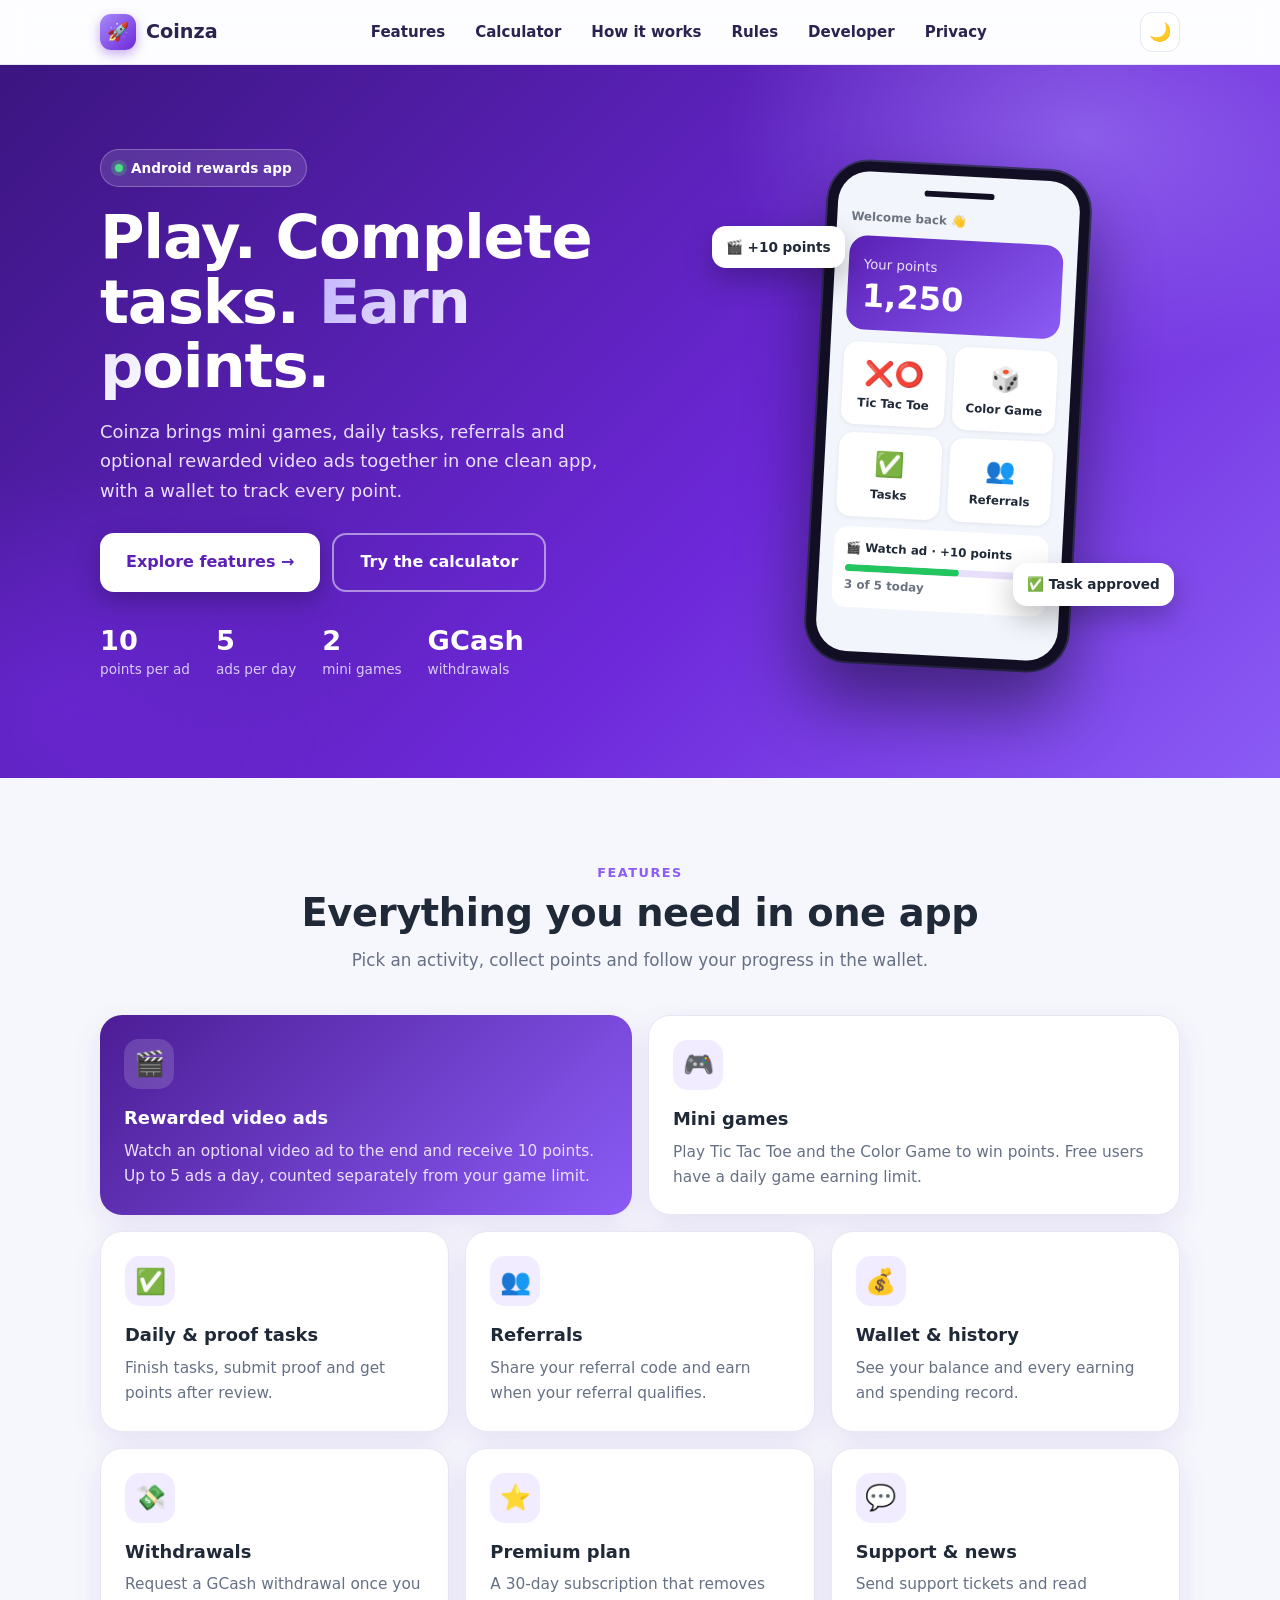
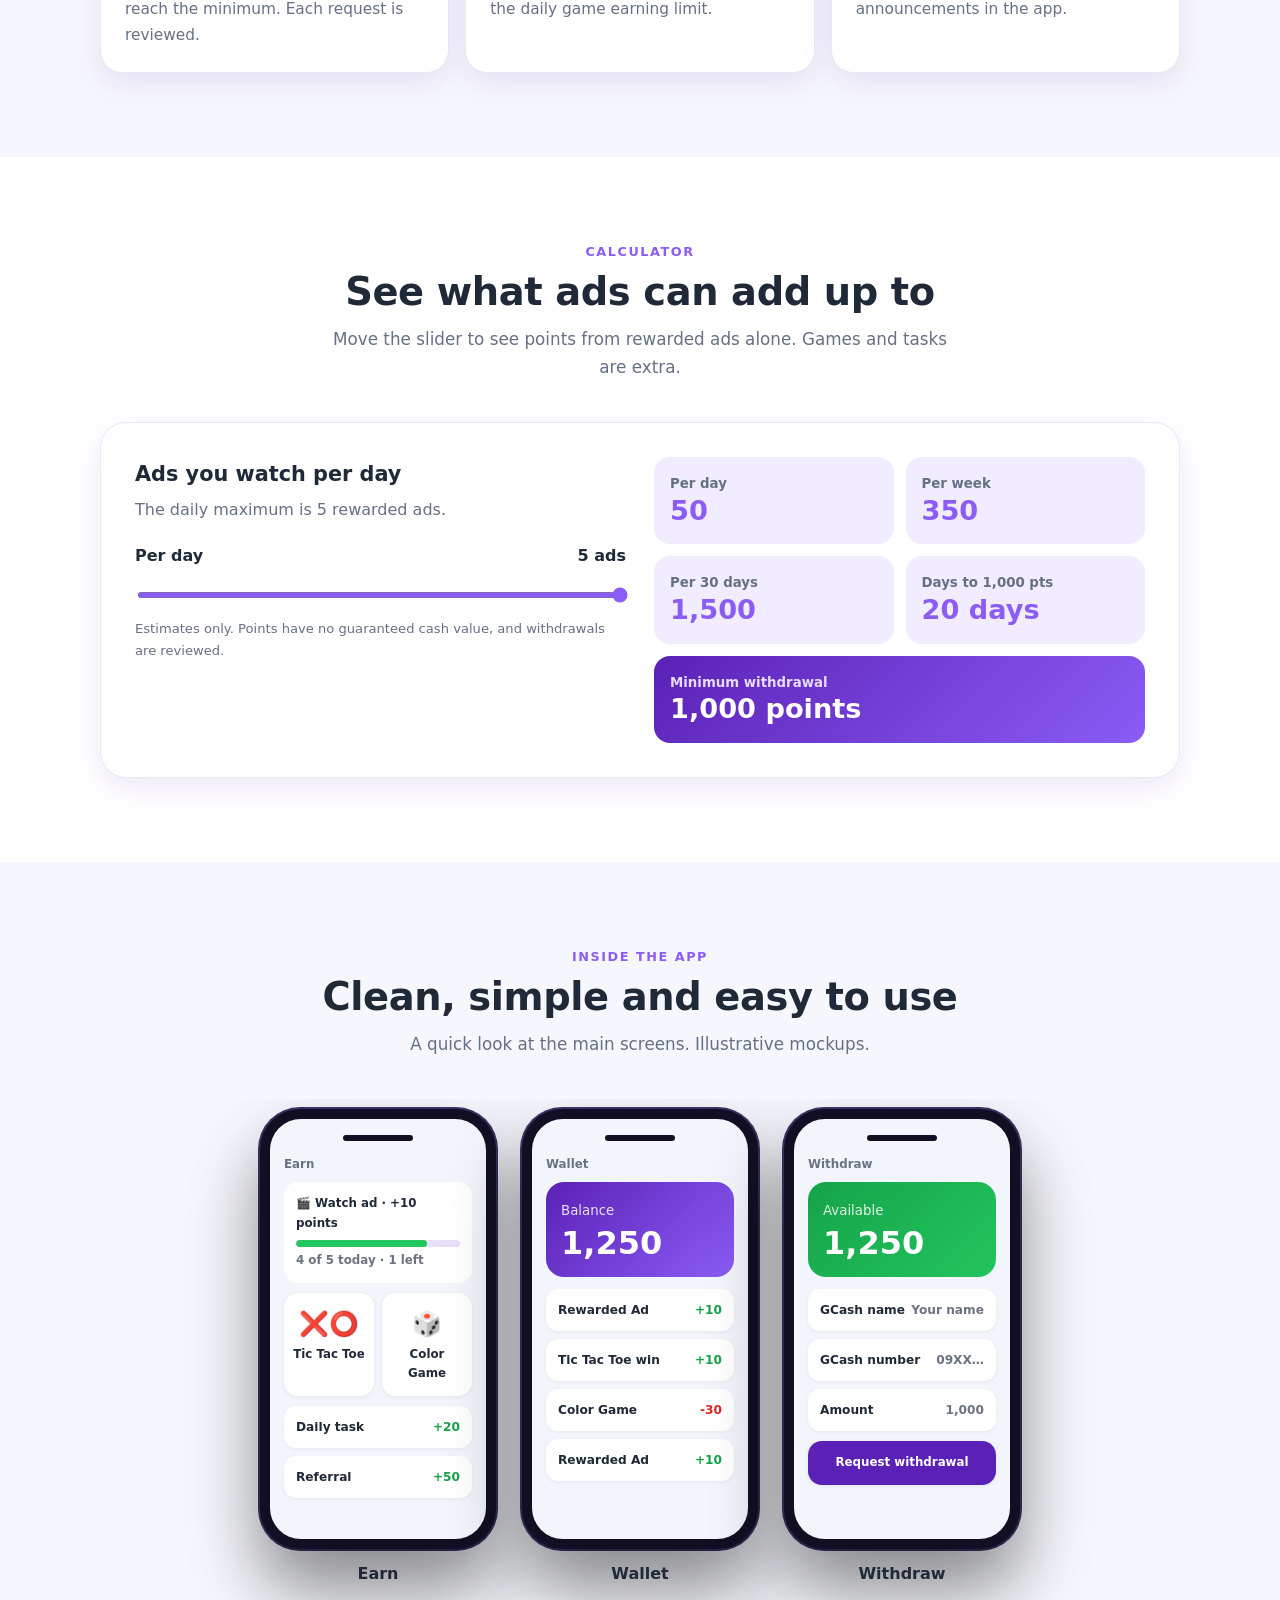
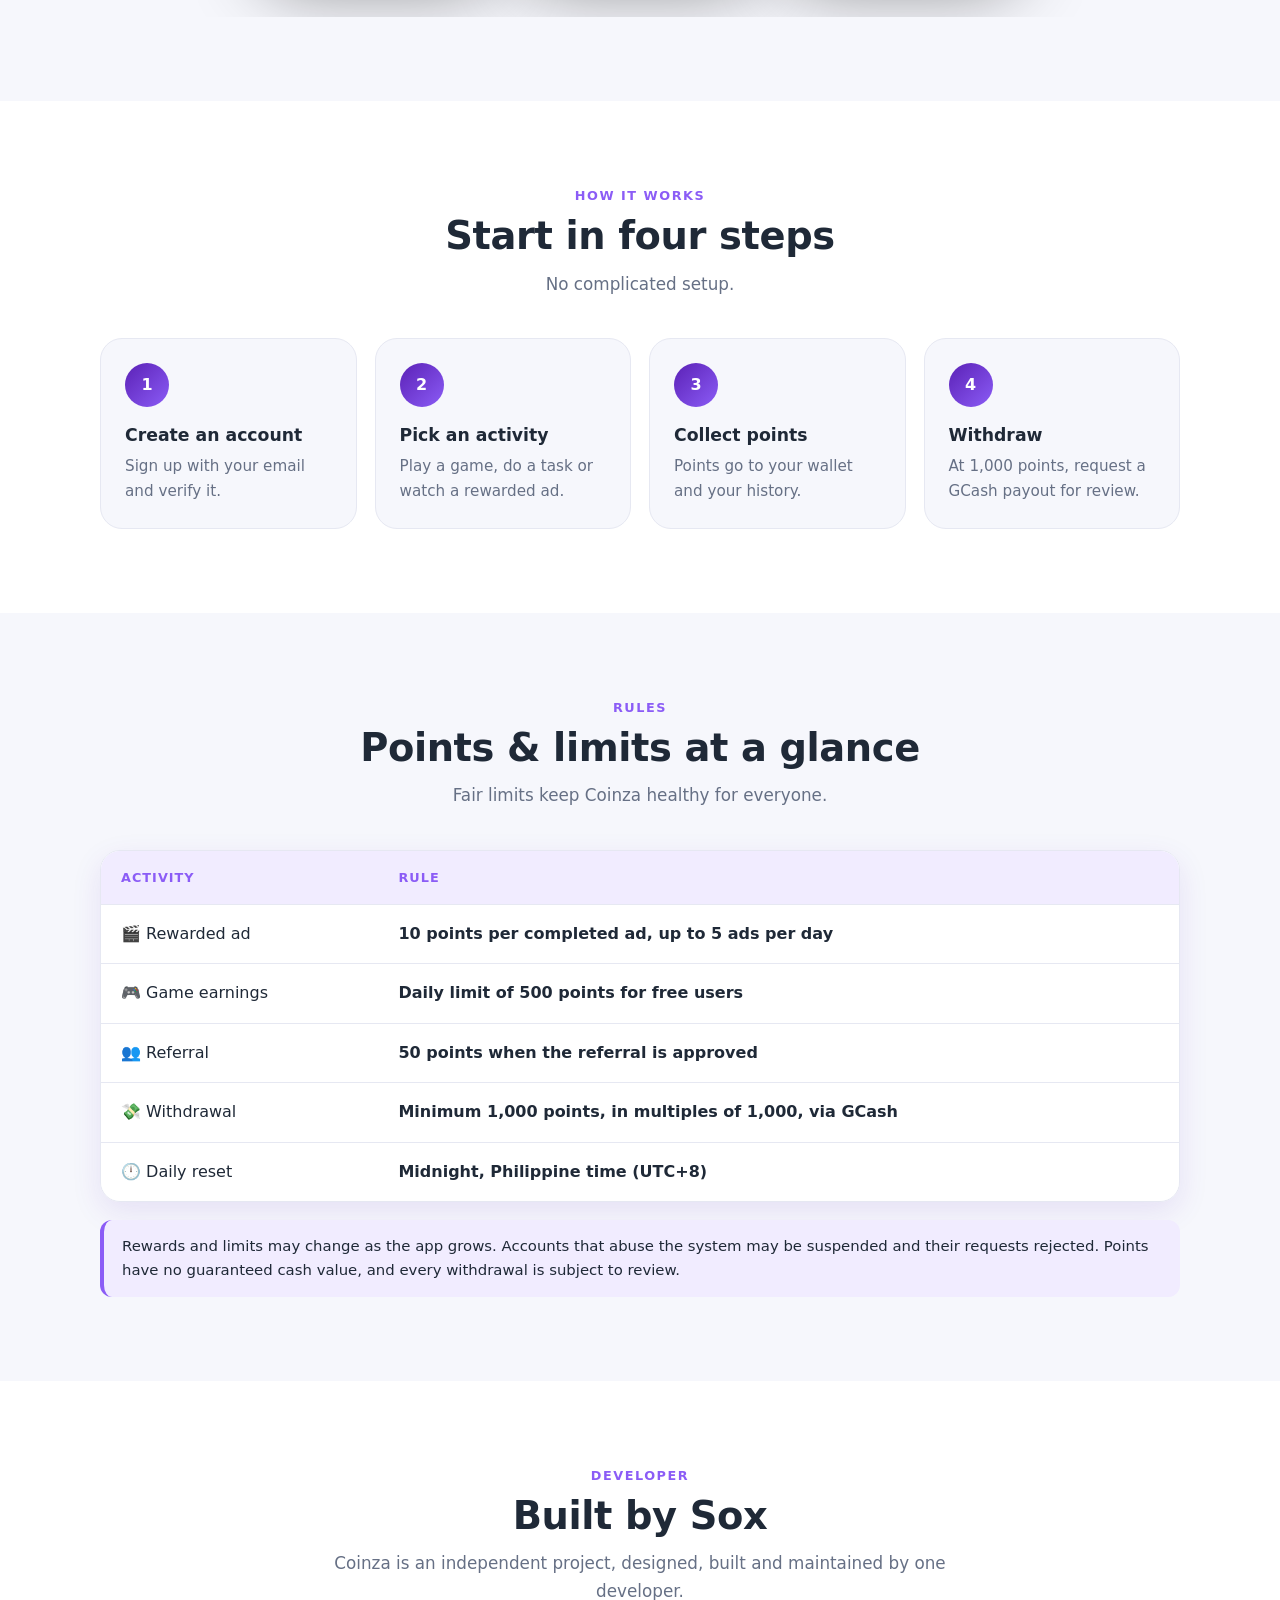
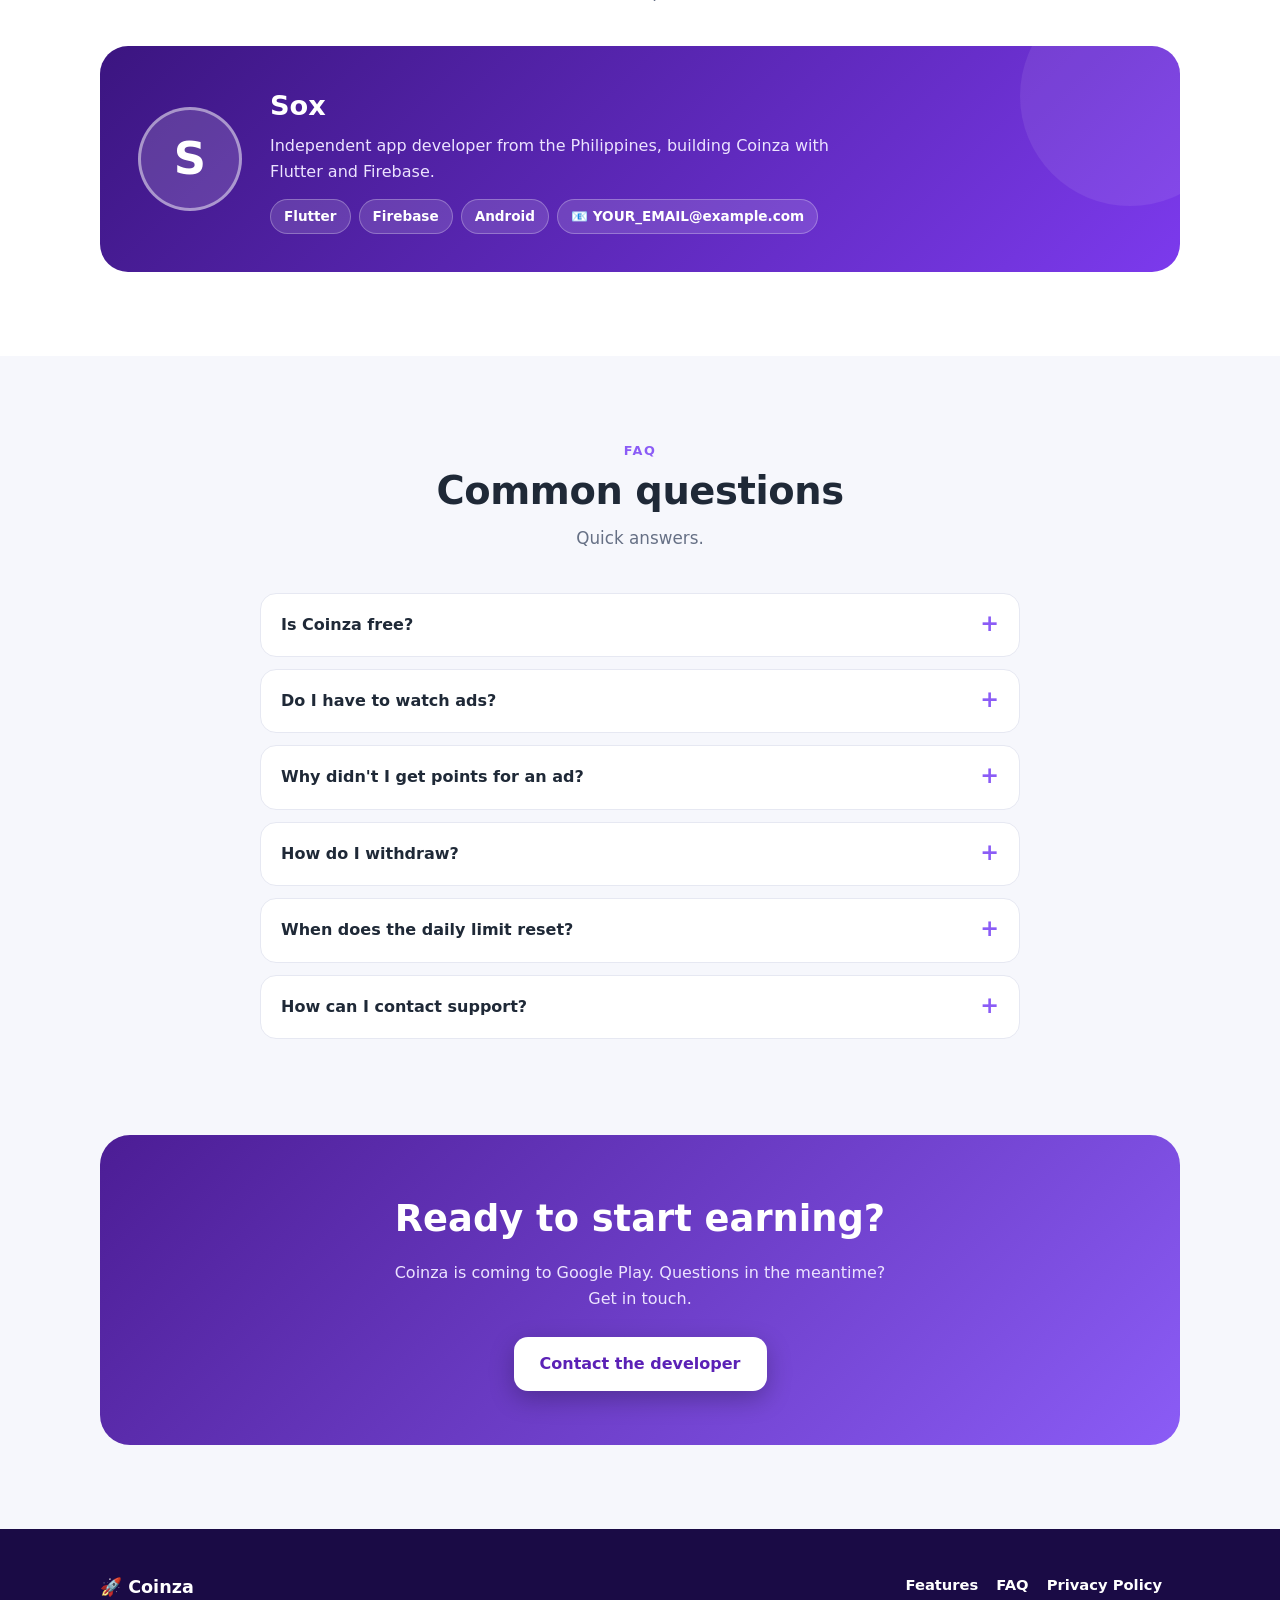
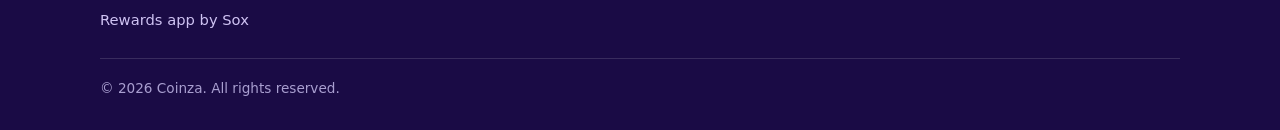
==== index.html @ b2bdfb9e "Add files via upload" ====
<!doctype html>
<html lang="en" class="nojs">
<head>
<meta charset="utf-8">
<meta name="viewport" content="width=device-width,initial-scale=1">
<title>Coinza – Earn points with games, tasks and rewarded ads</title>
<meta name="description" content="Coinza is an Android rewards app by Sox. Play games, finish tasks, watch optional rewarded ads and earn points.">
<meta name="theme-color" content="#5b21b6">
<link rel="stylesheet" href="style.css">
<script>document.documentElement.classList.remove('nojs')</script>
</head>
<body>

<nav><div class="wrap">
  <a class="brand" href="#top"><span class="logo">🚀</span>Coinza</a>
  <div class="menu" id="menu">
    <a href="#features">Features</a>
    <a href="#earn">Calculator</a>
    <a href="#how">How it works</a>
    <a href="#rules">Rules</a>
    <a href="#developer">Developer</a>
    <a href="privacy.html">Privacy</a>
  </div>
  <div style="display:flex;gap:8px">
    <button class="icon-btn" id="themeBtn" aria-label="Toggle dark mode">🌙</button>
    <button class="icon-btn burger" id="burger" aria-label="Menu" aria-expanded="false">☰</button>
  </div>
</div></nav>

<header class="hero" id="top"><div class="wrap">
  <div>
    <span class="badge"><span class="dot"></span> Android rewards app</span>
    <h1>Play. Complete tasks. <span class="grad">Earn points.</span></h1>
    <p class="sub">Coinza brings mini games, daily tasks, referrals and optional rewarded video ads together in one clean app, with a wallet to track every point.</p>
    <div class="btns">
      <a class="btn primary" href="#features">Explore features →</a>
      <a class="btn ghost" href="#earn">Try the calculator</a>
    </div>
    <div class="stats">
      <div class="stat"><b>10</b><span>points per ad</span></div>
      <div class="stat"><b>5</b><span>ads per day</span></div>
      <div class="stat"><b>2</b><span>mini games</span></div>
      <div class="stat"><b>GCash</b><span>withdrawals</span></div>
    </div>
  </div>
  <div class="phone-wrap">
    <div class="float-chip a">🎬 +10 points</div>
    <div class="float-chip b">✅ Task approved</div>
    <div class="phone tilt" aria-hidden="true"><div class="screen">
      <div class="notch"></div>
      <div class="hi">Welcome back 👋</div>
      <div class="bal"><small>Your points</small><b>1,250</b></div>
      <div class="tiles">
        <div class="tile"><span>❌⭕</span>Tic Tac Toe</div>
        <div class="tile"><span>🎲</span>Color Game</div>
        <div class="tile"><span>✅</span>Tasks</div>
        <div class="tile"><span>👥</span>Referrals</div>
      </div>
      <div class="adbar">🎬 Watch ad · +10 points
        <div class="prog"><i></i></div>
        <div style="font-weight:600;color:#6b7280;margin-top:4px">3 of 5 today</div>
      </div>
    </div></div>
  </div>
</div></header>

<section class="block" id="features"><div class="wrap">
  <div class="center rv"><div class="eyebrow">Features</div>
  <h2 class="title">Everything you need in one app</h2>
  <p class="lead">Pick an activity, collect points and follow your progress in the wallet.</p></div>
  <div class="bento">
    <div class="cell wide hl rv"><div class="ico">🎬</div><h3>Rewarded video ads</h3><p>Watch an optional video ad to the end and receive 10 points. Up to 5 ads a day, counted separately from your game limit.</p></div>
    <div class="cell wide rv"><div class="ico">🎮</div><h3>Mini games</h3><p>Play Tic Tac Toe and the Color Game to win points. Free users have a daily game earning limit.</p></div>
    <div class="cell rv"><div class="ico">✅</div><h3>Daily &amp; proof tasks</h3><p>Finish tasks, submit proof and get points after review.</p></div>
    <div class="cell rv"><div class="ico">👥</div><h3>Referrals</h3><p>Share your referral code and earn when your referral qualifies.</p></div>
    <div class="cell rv"><div class="ico">💰</div><h3>Wallet &amp; history</h3><p>See your balance and every earning and spending record.</p></div>
    <div class="cell rv"><div class="ico">💸</div><h3>Withdrawals</h3><p>Request a GCash withdrawal once you reach the minimum. Each request is reviewed.</p></div>
    <div class="cell rv"><div class="ico">⭐</div><h3>Premium plan</h3><p>A 30-day subscription that removes the daily game earning limit.</p></div>
    <div class="cell rv"><div class="ico">💬</div><h3>Support &amp; news</h3><p>Send support tickets and read announcements in the app.</p></div>
  </div>
</div></section>

<section class="block alt" id="earn"><div class="wrap">
  <div class="center rv"><div class="eyebrow">Calculator</div>
  <h2 class="title">See what ads can add up to</h2>
  <p class="lead">Move the slider to see points from rewarded ads alone. Games and tasks are extra.</p></div>
  <div class="calc rv">
    <div>
      <h3>Ads you watch per day</h3>
      <p>The daily maximum is 5 rewarded ads.</p>
      <div class="rangelabel"><span>Per day</span><span id="adsVal">5 ads</span></div>
      <input class="range" id="adsRange" type="range" min="0" max="5" step="1" value="5" aria-label="Ads per day">
      <div class="fine">Estimates only. Points have no guaranteed cash value, and withdrawals are reviewed.</div>
    </div>
    <div class="out">
      <div class="box"><small>Per day</small><b id="perDay">50</b></div>
      <div class="box"><small>Per week</small><b id="perWeek">350</b></div>
      <div class="box"><small>Per 30 days</small><b id="perMonth">1,500</b></div>
      <div class="box"><small>Days to 1,000 pts</small><b id="toMin">20 days</b></div>
      <div class="box full"><small>Minimum withdrawal</small><b>1,000 points</b></div>
    </div>
  </div>
</div></section>

<section class="block" id="screens"><div class="wrap">
  <div class="center rv"><div class="eyebrow">Inside the app</div>
  <h2 class="title">Clean, simple and easy to use</h2>
  <p class="lead">A quick look at the main screens. Illustrative mockups.</p></div>
  <div class="screens rv">
    <div><div class="phone"><div class="screen"><div class="notch"></div>
      <div class="hi">Earn</div>
      <div class="adbar" style="margin:8px 0">🎬 Watch ad · +10 points<div class="prog"><i style="width:80%"></i></div><div style="font-weight:600;color:#6b7280;margin-top:4px">4 of 5 today · 1 left</div></div>
      <div class="tiles" style="margin-top:10px"><div class="tile"><span>❌⭕</span>Tic Tac Toe</div><div class="tile"><span>🎲</span>Color Game</div></div>
      <div class="row" style="margin-top:10px"><span>Daily task</span><em>+20</em></div>
      <div class="row"><span>Referral</span><em>+50</em></div></div></div><div class="cap">Earn</div></div>
    <div><div class="phone"><div class="screen"><div class="notch"></div>
      <div class="hi">Wallet</div>
      <div class="bal"><small>Balance</small><b>1,250</b></div>
      <div class="row"><span>Rewarded Ad</span><em>+10</em></div>
      <div class="row"><span>Tic Tac Toe win</span><em>+10</em></div>
      <div class="row"><span>Color Game</span><em class="neg">-30</em></div>
      <div class="row"><span>Rewarded Ad</span><em>+10</em></div></div></div><div class="cap">Wallet</div></div>
    <div><div class="phone"><div class="screen"><div class="notch"></div>
      <div class="hi">Withdraw</div>
      <div class="bal" style="background:linear-gradient(135deg,#16a34a,#22c55e)"><small>Available</small><b>1,250</b></div>
      <div class="row"><span>GCash name</span><em style="color:#6b7280">Your name</em></div>
      <div class="row"><span>GCash number</span><em style="color:#6b7280">09XX…</em></div>
      <div class="row"><span>Amount</span><em style="color:#6b7280">1,000</em></div>
      <div class="tile" style="background:#5b21b6;color:#fff;margin-top:10px">Request withdrawal</div></div></div><div class="cap">Withdraw</div></div>
  </div>
</div></section>

<section class="block alt" id="how"><div class="wrap">
  <div class="center rv"><div class="eyebrow">How it works</div>
  <h2 class="title">Start in four steps</h2>
  <p class="lead">No complicated setup.</p></div>
  <div class="steps">
    <div class="step rv"><div class="num">1</div><h3>Create an account</h3><p>Sign up with your email and verify it.</p></div>
    <div class="step rv"><div class="num">2</div><h3>Pick an activity</h3><p>Play a game, do a task or watch a rewarded ad.</p></div>
    <div class="step rv"><div class="num">3</div><h3>Collect points</h3><p>Points go to your wallet and your history.</p></div>
    <div class="step rv"><div class="num">4</div><h3>Withdraw</h3><p>At 1,000 points, request a GCash payout for review.</p></div>
  </div>
</div></section>

<section class="block" id="rules"><div class="wrap">
  <div class="center rv"><div class="eyebrow">Rules</div>
  <h2 class="title">Points &amp; limits at a glance</h2>
  <p class="lead">Fair limits keep Coinza healthy for everyone.</p></div>
  <div class="tablewrap rv"><table class="rules">
    <tr><th>Activity</th><th>Rule</th></tr>
    <tr><td>🎬 Rewarded ad</td><td>10 points per completed ad, up to 5 ads per day</td></tr>
    <tr><td>🎮 Game earnings</td><td>Daily limit of 500 points for free users</td></tr>
    <tr><td>👥 Referral</td><td>50 points when the referral is approved</td></tr>
    <tr><td>💸 Withdrawal</td><td>Minimum 1,000 points, in multiples of 1,000, via GCash</td></tr>
    <tr><td>🕛 Daily reset</td><td>Midnight, Philippine time (UTC+8)</td></tr>
  </table></div>
  <div class="note rv">Rewards and limits may change as the app grows. Accounts that abuse the system may be suspended and their requests rejected. Points have no guaranteed cash value, and every withdrawal is subject to review.</div>
</div></section>

<section class="block alt" id="developer"><div class="wrap">
  <div class="center rv"><div class="eyebrow">Developer</div>
  <h2 class="title">Built by Sox</h2>
  <p class="lead">Coinza is an independent project, designed, built and maintained by one developer.</p></div>
  <div class="dev rv">
    <div class="avatar">S</div>
    <div>
      <h3>Sox</h3>
      <p>Independent app developer from the Philippines, building Coinza with Flutter and Firebase.</p>
      <div class="chips"><span class="chip">Flutter</span><span class="chip">Firebase</span><span class="chip">Android</span><span class="chip">📧 <a href="mailto:YOUR_EMAIL@example.com">YOUR_EMAIL@example.com</a></span></div>
    </div>
  </div>
</div></section>

<section class="block" id="faq"><div class="wrap">
  <div class="center rv"><div class="eyebrow">FAQ</div><h2 class="title">Common questions</h2><p class="lead">Quick answers.</p></div>
  <div class="faq rv">
    <details><summary>Is Coinza free?</summary><p>Yes. The app is free to use. An optional premium subscription is available.</p></details>
    <details><summary>Do I have to watch ads?</summary><p>No. Ads are optional. Watching one to the end earns points.</p></details>
    <details><summary>Why didn't I get points for an ad?</summary><p>Points are given only when the ad is completed. Closing it early, or reaching 5 ads that day, gives no reward.</p></details>
    <details><summary>How do I withdraw?</summary><p>Open the withdrawal page in the app, enter your GCash name and number and submit. The team reviews each request.</p></details>
    <details><summary>When does the daily limit reset?</summary><p>At midnight Philippine time (UTC+8).</p></details>
    <details><summary>How can I contact support?</summary><p>Use the support option in the app, or email the developer.</p></details>
  </div>
</div></section>

<section class="block" style="padding-top:0"><div class="wrap">
  <div class="cta rv">
    <h2>Ready to start earning?</h2>
    <p>Coinza is coming to Google Play. Questions in the meantime? Get in touch.</p>
    <a class="btn primary" href="mailto:YOUR_EMAIL@example.com">Contact the developer</a>
  </div>
</div></section>

<footer><div class="wrap">
  <div class="fgrid">
    <div><b style="color:#fff;font-size:1.1rem">🚀 Coinza</b><div style="margin-top:6px">Rewards app by Sox</div></div>
    <div><a href="#features">Features</a><a href="#faq">FAQ</a><a href="privacy.html">Privacy Policy</a></div>
  </div>
  <div class="copy">&copy; 2026 Coinza. All rights reserved.</div>
</div></footer>
<script src="script.js"></script>
</body>
</html>
---- style.css ----
:root{
  --violet:#8b5cf6;--deep:#5b21b6;--ink:#1b1536;
  --bg:#f6f7fc;--card:#ffffff;--card2:#f1ecff;--text:#1f2937;--muted:#667085;--line:#e6e8f2;
  --green:#22c55e;--shadow:0 10px 30px rgba(91,33,182,.10);--nav:rgba(255,255,255,.78);--navtext:#2b2250;
}
@media (prefers-color-scheme:dark){
  :root:not([data-theme="light"]){--bg:#0d0a1c;--card:#171230;--card2:#211a45;--text:#eeeaff;--muted:#a9a3c8;--line:#2b2457;--shadow:0 10px 30px rgba(0,0,0,.35);--nav:rgba(13,10,28,.75);--navtext:#eeeaff}
}
:root[data-theme="dark"]{--bg:#0d0a1c;--card:#171230;--card2:#211a45;--text:#eeeaff;--muted:#a9a3c8;--line:#2b2457;--shadow:0 10px 30px rgba(0,0,0,.35);--nav:rgba(13,10,28,.75);--navtext:#eeeaff}

*{box-sizing:border-box}
html{scroll-behavior:smooth;scroll-padding-top:76px}
body{margin:0;font-family:Inter,system-ui,-apple-system,"Segoe UI",Roboto,Arial,sans-serif;background:var(--bg);color:var(--text);line-height:1.65;-webkit-text-size-adjust:100%;overflow-x:hidden}
a{color:var(--violet);text-decoration:none}
img,svg{max-width:100%}
.wrap{max-width:1120px;margin:0 auto;padding:0 20px}
.grad{background:linear-gradient(120deg,#c4b5fd,#fff 60%);-webkit-background-clip:text;background-clip:text;color:transparent}

/* NAV */
nav{position:sticky;top:0;z-index:50;background:var(--nav);backdrop-filter:blur(14px);-webkit-backdrop-filter:blur(14px);border-bottom:1px solid var(--line)}
nav .wrap{display:flex;align-items:center;justify-content:space-between;height:64px}
.brand{display:flex;align-items:center;gap:10px;color:var(--navtext);font-weight:800;font-size:1.2rem}
.logo{width:36px;height:36px;border-radius:11px;background:linear-gradient(135deg,#a78bfa,#6d28d9);display:grid;place-items:center;font-size:18px;box-shadow:0 4px 12px rgba(109,40,217,.4)}
.menu{display:flex;align-items:center;gap:6px}
.menu a{color:var(--navtext);font-weight:600;font-size:.94rem;padding:8px 12px;border-radius:10px}
.menu a:hover{background:var(--card2)}
.icon-btn{border:1px solid var(--line);background:var(--card);color:var(--navtext);width:40px;height:40px;border-radius:12px;cursor:pointer;font-size:18px;display:grid;place-items:center}
.icon-btn:hover{background:var(--card2)}
.burger{display:none}

/* HERO */
.hero{position:relative;color:#fff;padding:84px 0 96px;overflow:hidden;background:#2a0f66}
.hero::before{content:"";position:absolute;inset:0;background:
  radial-gradient(600px 400px at 85% 10%,#a78bfa88,transparent 60%),
  radial-gradient(500px 400px at 5% 90%,#6d28d9aa,transparent 60%),
  linear-gradient(135deg,#3b1580,#6d28d9 60%,#8b5cf6)}
.hero .wrap{position:relative;display:grid;grid-template-columns:1.1fr .9fr;gap:48px;align-items:center}
.badge{display:inline-flex;gap:8px;align-items:center;background:#ffffff1f;border:1px solid #ffffff44;padding:7px 14px;border-radius:999px;font-size:.85rem;font-weight:600;margin-bottom:18px}
.dot{width:8px;height:8px;border-radius:50%;background:#4ade80;box-shadow:0 0 0 4px #4ade8040}
.hero h1{font-size:clamp(2.3rem,5.4vw,3.8rem);line-height:1.06;margin:0 0 18px;font-weight:800;letter-spacing:-.02em}
.hero p.sub{font-size:1.12rem;color:#eadfff;margin:0 0 28px;max-width:520px}
.btns{display:flex;flex-wrap:wrap;gap:12px}
.btn{display:inline-flex;align-items:center;gap:8px;padding:14px 26px;border-radius:14px;font-weight:700;font-size:1rem;transition:transform .15s,box-shadow .15s;cursor:pointer;border:0}
.btn:hover{transform:translateY(-2px)}
.btn.primary{background:#fff;color:var(--deep);box-shadow:0 8px 24px rgba(0,0,0,.25)}
.btn.ghost{border:2px solid #ffffff80;color:#fff;background:transparent}
.stats{display:flex;flex-wrap:wrap;gap:26px;margin-top:34px}
.stat b{display:block;font-size:1.7rem;line-height:1.1}
.stat span{font-size:.85rem;color:#d9ccff}

/* PHONE */
.phone-wrap{position:relative;justify-self:center}
.phone{width:262px;border-radius:40px;padding:10px;background:#120f24;box-shadow:0 40px 70px rgba(0,0,0,.45),0 0 0 2px #3b3466;animation:float 6s ease-in-out infinite}
.phone.tilt{transform:rotate(3deg)}
@keyframes float{0%,100%{transform:translateY(0) rotate(3deg)}50%{transform:translateY(-12px) rotate(3deg)}}
.screen{border-radius:31px;background:#f2f5fb;color:#1f2937;padding:16px 14px;min-height:480px}
.notch{width:70px;height:6px;background:#120f24;border-radius:6px;margin:0 auto 14px}
.hi{font-size:.74rem;color:#6b7280;font-weight:600}
.bal{background:linear-gradient(135deg,#5b21b6,#8b5cf6);color:#fff;border-radius:18px;padding:15px;margin:8px 0 12px}
.bal small{opacity:.85}.bal b{display:block;font-size:2rem;line-height:1.2}
.tiles{display:grid;grid-template-columns:1fr 1fr;gap:8px}
.tile{background:#fff;border-radius:14px;padding:12px 8px;text-align:center;font-size:.74rem;font-weight:700;box-shadow:0 1px 4px rgba(0,0,0,.07)}
.tile span{display:block;font-size:1.5rem}
.adbar{margin-top:10px;background:#fff;border-radius:14px;padding:12px;font-size:.74rem;font-weight:700}
.prog{height:7px;background:#e8e0fb;border-radius:6px;margin-top:7px;overflow:hidden}
.prog i{display:block;height:100%;width:60%;background:var(--green);border-radius:6px}
.row{display:flex;justify-content:space-between;background:#fff;border-radius:12px;padding:11px 12px;margin-bottom:8px;font-size:.76rem;font-weight:700;box-shadow:0 1px 4px rgba(0,0,0,.06)}
.row em{font-style:normal;color:#16a34a}.row em.neg{color:#dc2626}
.float-chip{position:absolute;z-index:3;white-space:nowrap;background:#fff;color:#1f2937;border-radius:14px;padding:10px 14px;font-weight:700;font-size:.85rem;box-shadow:0 12px 28px rgba(0,0,0,.25);animation:bob 5s ease-in-out infinite}
.float-chip.a{left:-105px;top:60px}.float-chip.b{right:-95px;bottom:60px;animation-delay:-2s}
@keyframes bob{0%,100%{transform:translateY(0)}50%{transform:translateY(-8px)}}

/* SECTIONS */
section.block{padding:84px 0}
section.alt{background:var(--card)}
.eyebrow{color:var(--violet);font-weight:800;font-size:.8rem;letter-spacing:.12em;text-transform:uppercase}
h2.title{font-size:clamp(1.7rem,3.6vw,2.4rem);margin:8px 0 12px;line-height:1.15;letter-spacing:-.01em}
.lead{color:var(--muted);max-width:620px;margin:0 0 40px;font-size:1.05rem}
.center{text-align:center}.center .lead{margin-left:auto;margin-right:auto}

/* BENTO */
.bento{display:grid;grid-template-columns:repeat(6,1fr);gap:16px}
.cell{grid-column:span 2;background:var(--card);border:1px solid var(--line);border-radius:22px;padding:24px;box-shadow:var(--shadow);transition:transform .2s,border-color .2s}
.cell:hover{transform:translateY(-4px);border-color:var(--violet)}
section.alt .cell{background:var(--bg)}
.cell.wide{grid-column:span 3}
.cell.hl{background:linear-gradient(135deg,#4c1d95,#8b5cf6);color:#fff;border:0}
.cell.hl p{color:#eadfff}
.ico{width:50px;height:50px;border-radius:15px;background:var(--card2);display:grid;place-items:center;font-size:25px;margin-bottom:14px}
.cell.hl .ico{background:#ffffff26}
.cell h3{margin:0 0 6px;font-size:1.12rem}
.cell p{margin:0;color:var(--muted);font-size:.96rem}

/* CALCULATOR */
.calc{display:grid;grid-template-columns:1fr 1fr;gap:28px;background:var(--card);border:1px solid var(--line);border-radius:26px;padding:34px;box-shadow:var(--shadow)}
.calc h3{margin:0 0 6px;font-size:1.3rem}
.calc p{color:var(--muted);margin:0 0 20px}
.range{width:100%;accent-color:var(--violet);height:6px}
.rangelabel{display:flex;justify-content:space-between;font-weight:700;margin-bottom:10px}
.out{display:grid;grid-template-columns:1fr 1fr;gap:12px}
.box{background:var(--card2);border-radius:16px;padding:16px}
.box small{color:var(--muted);font-weight:600;display:block}
.box b{font-size:1.7rem;line-height:1.2;color:var(--violet)}
.box.full{grid-column:1/-1;background:linear-gradient(135deg,#5b21b6,#8b5cf6)}
.box.full small{color:#e7dcff}.box.full b{color:#fff}
.fine{font-size:.82rem;color:var(--muted);margin-top:12px}

/* SCREENS */
.screens{display:flex;gap:26px;overflow-x:auto;scroll-snap-type:x mandatory;padding:10px 4px 30px;justify-content:center}
.screens .phone{flex:none;scroll-snap-align:center;animation:none;width:236px}
.screens .screen{min-height:420px}
.cap{text-align:center;font-weight:700;margin-top:12px}

/* STEPS */
.steps{display:grid;grid-template-columns:repeat(4,1fr);gap:18px;position:relative}
.step{background:var(--bg);border:1px solid var(--line);border-radius:22px;padding:24px}
section:not(.alt) .step{background:var(--card)}
.num{width:44px;height:44px;border-radius:50%;background:linear-gradient(135deg,var(--deep),var(--violet));color:#fff;font-weight:800;display:grid;place-items:center;margin-bottom:14px}
.step h3{margin:0 0 4px;font-size:1.08rem}.step p{margin:0;color:var(--muted);font-size:.95rem}

/* TABLE */
.tablewrap{overflow-x:auto;border-radius:20px;border:1px solid var(--line);box-shadow:var(--shadow)}
.rules{width:100%;border-collapse:collapse;background:var(--card);min-width:480px}
.rules th,.rules td{padding:16px 20px;text-align:left;border-bottom:1px solid var(--line)}
.rules th{background:var(--card2);color:var(--violet);font-size:.8rem;text-transform:uppercase;letter-spacing:.08em}
.rules tr:last-child td{border-bottom:0}
.rules td:last-child{font-weight:700}
.note{background:var(--card2);border-left:4px solid var(--violet);border-radius:12px;padding:14px 18px;font-size:.93rem;margin-top:18px;color:var(--text)}

/* DEV */
.dev{display:grid;grid-template-columns:auto 1fr;gap:28px;align-items:center;background:linear-gradient(135deg,#3b1580,#7c3aed);color:#fff;border-radius:28px;padding:38px;position:relative;overflow:hidden}
.dev::after{content:"";position:absolute;right:-60px;top:-60px;width:220px;height:220px;border-radius:50%;background:#ffffff14}
.avatar{width:104px;height:104px;border-radius:50%;background:#ffffff26;border:3px solid #ffffff77;display:grid;place-items:center;font-size:2.8rem;font-weight:800}
.dev h3{margin:0 0 4px;font-size:1.7rem}
.dev p{margin:0 0 14px;color:#ece3ff;max-width:560px}
.chips{display:flex;flex-wrap:wrap;gap:8px}
.chip{background:#ffffff22;border:1px solid #ffffff44;border-radius:999px;padding:5px 13px;font-size:.85rem;font-weight:600;color:#fff}
.chip a{color:#fff}

/* FAQ */
.faq{max-width:760px;margin:0 auto}
details{background:var(--card);border:1px solid var(--line);border-radius:16px;padding:18px 20px;margin-bottom:12px;transition:border-color .2s}
details[open]{border-color:var(--violet)}
summary{cursor:pointer;font-weight:700;list-style:none;display:flex;justify-content:space-between;gap:12px}
summary::-webkit-details-marker{display:none}
summary::after{content:"+";font-size:1.4rem;line-height:1;color:var(--violet)}
details[open] summary::after{content:"–"}
details p{margin:12px 0 0;color:var(--muted)}

/* CTA + FOOTER */
.cta{background:linear-gradient(135deg,#4c1d95,#8b5cf6);color:#fff;border-radius:30px;padding:54px 24px;text-align:center}
.cta h2{margin:0 0 10px;font-size:clamp(1.6rem,3.4vw,2.3rem)}
.cta p{margin:0 auto 24px;max-width:520px;color:#ece3ff}
footer{background:#1a0b45;color:#cfc3f3;padding:44px 0 30px;font-size:.92rem}
.fgrid{display:flex;justify-content:space-between;gap:24px;flex-wrap:wrap}
footer a{color:#fff;font-weight:600;margin-right:18px}
.copy{margin-top:26px;padding-top:18px;border-top:1px solid #ffffff22;color:#a99fd0;font-size:.85rem}

/* LEGAL */
.legal-hero{background:linear-gradient(135deg,#3b1580,#8b5cf6);color:#fff;padding:60px 0;text-align:center}
.legal-hero h1{margin:0 0 6px;font-size:clamp(1.9rem,4vw,2.8rem)}
.legal{max-width:800px;margin:0 auto;padding:40px 20px 70px}
.legal .lc{background:var(--card);border:1px solid var(--line);border-radius:18px;padding:24px;margin-bottom:16px}
.legal h2{margin:0 0 8px;color:var(--violet);font-size:1.2rem}
.legal ul{margin:0;padding-left:20px;color:var(--muted)}
.legal p{color:var(--muted);margin:0 0 8px}

/* REVEAL */
.rv{opacity:0;transform:translateY(22px);transition:opacity .6s ease,transform .6s ease}
.rv.in{opacity:1;transform:none}
.nojs .rv{opacity:1;transform:none}
@media (prefers-reduced-motion:reduce){
  .rv{opacity:1;transform:none;transition:none}.phone,.float-chip{animation:none}html{scroll-behavior:auto}
}

/* RESPONSIVE */
@media (max-width:960px){
  .hero{padding:56px 0 68px}
  .hero .wrap{grid-template-columns:1fr;text-align:center}
  .hero p.sub{margin-left:auto;margin-right:auto}
  .btns,.stats{justify-content:center}
  .float-chip{display:none}
  .bento{grid-template-columns:repeat(2,1fr)}
  .cell,.cell.wide{grid-column:span 1}
  .calc{grid-template-columns:1fr;padding:26px}
  .steps{grid-template-columns:repeat(2,1fr)}
}
@media (max-width:720px){
  .burger{display:grid}
  .menu{position:absolute;top:64px;left:0;right:0;flex-direction:column;align-items:stretch;background:var(--card);border-bottom:1px solid var(--line);padding:10px 20px 16px;display:none;box-shadow:var(--shadow)}
  .menu.open{display:flex}
  .menu a{padding:12px}
  nav .wrap{position:relative}
  section.block{padding:56px 0}
  .bento,.steps{grid-template-columns:1fr}
  .dev{grid-template-columns:1fr;text-align:center;padding:30px 22px;justify-items:center}
  .chips{justify-content:center}
  .btn{width:100%;justify-content:center}
  .screens{justify-content:flex-start}
  .out{grid-template-columns:1fr}
}
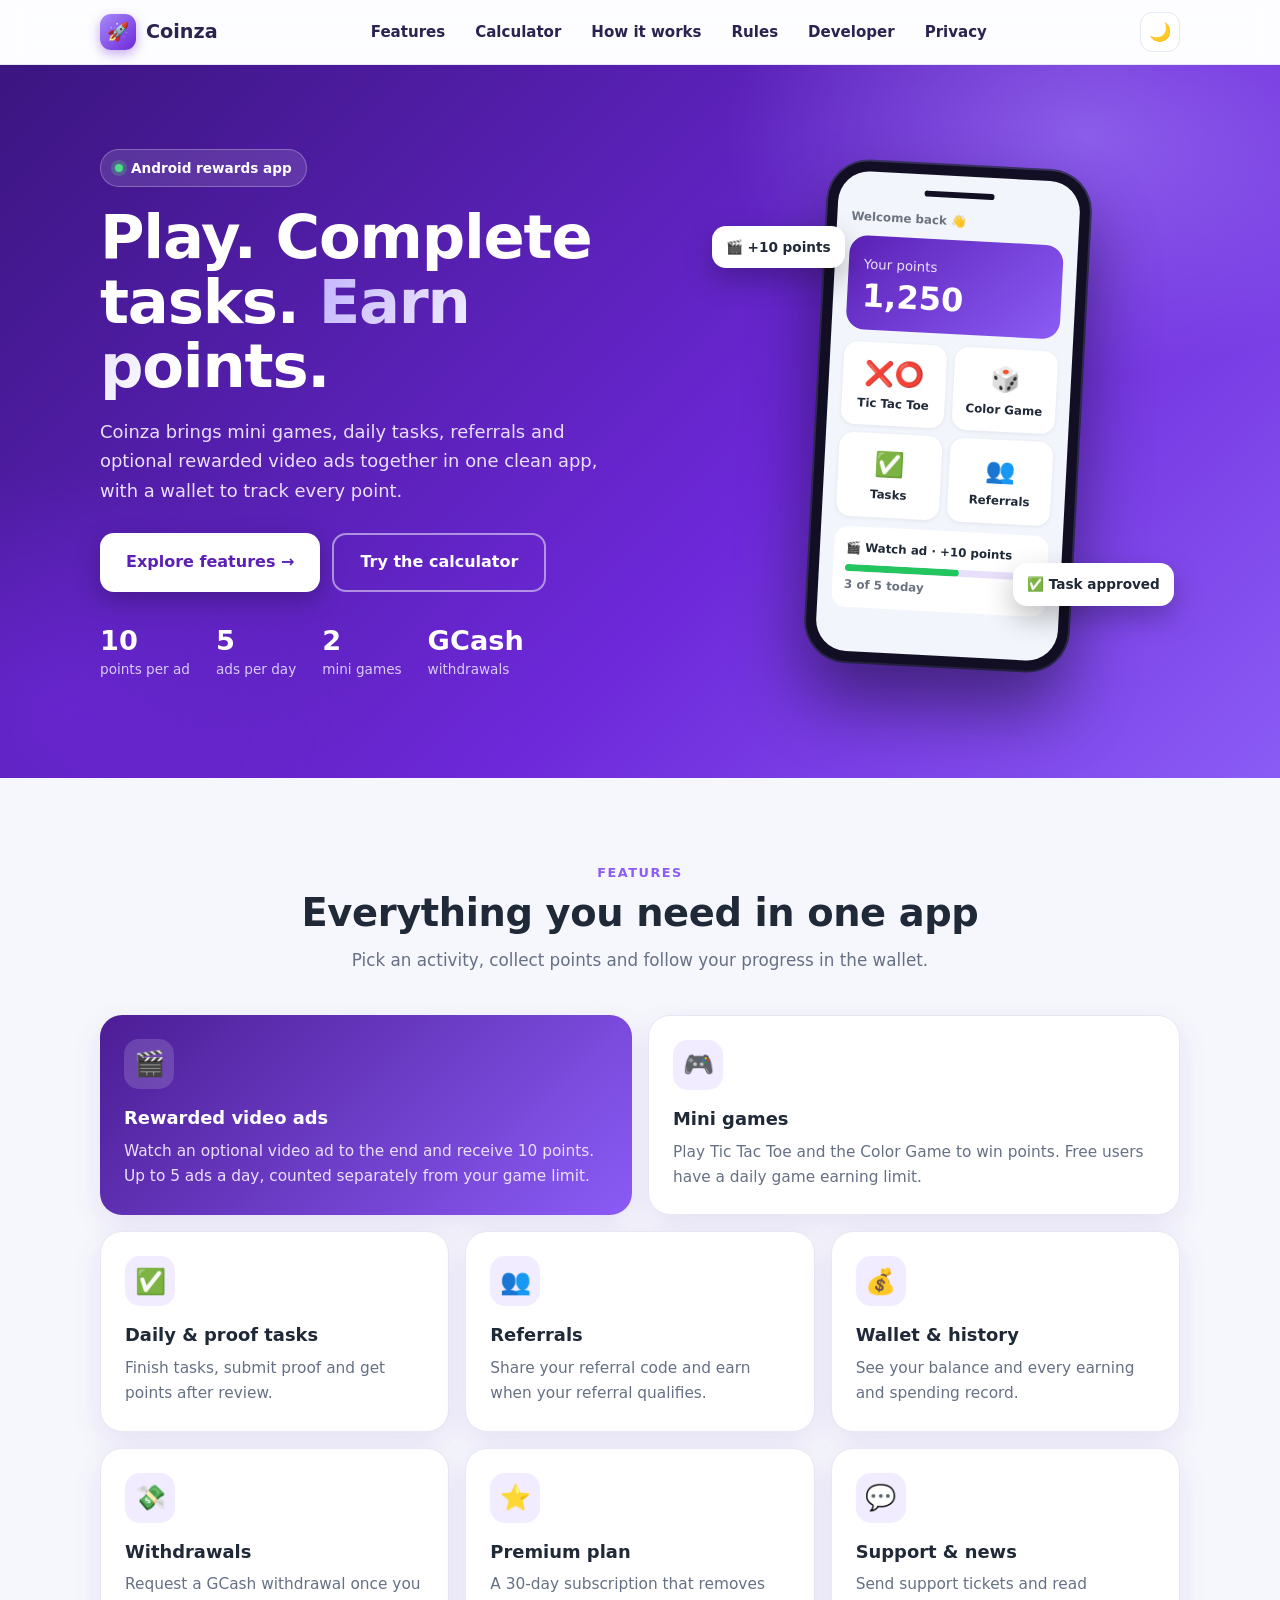
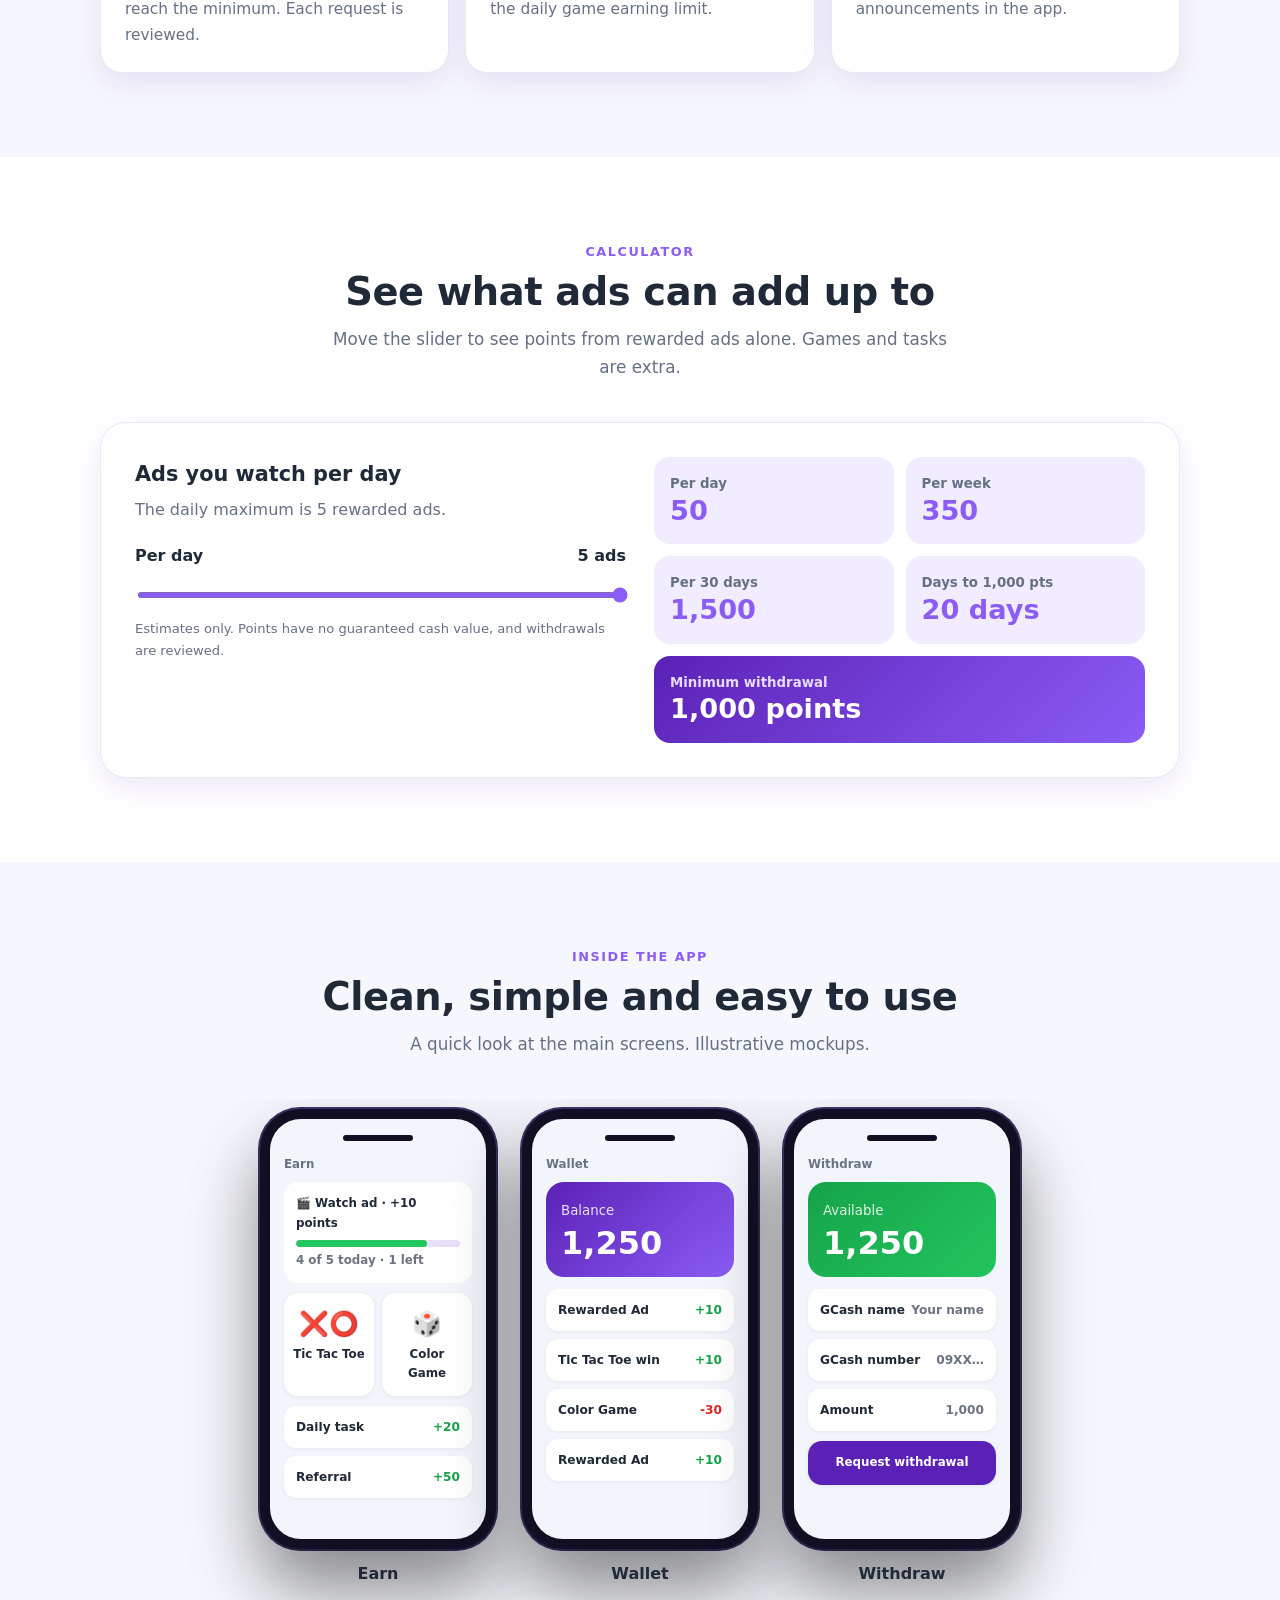
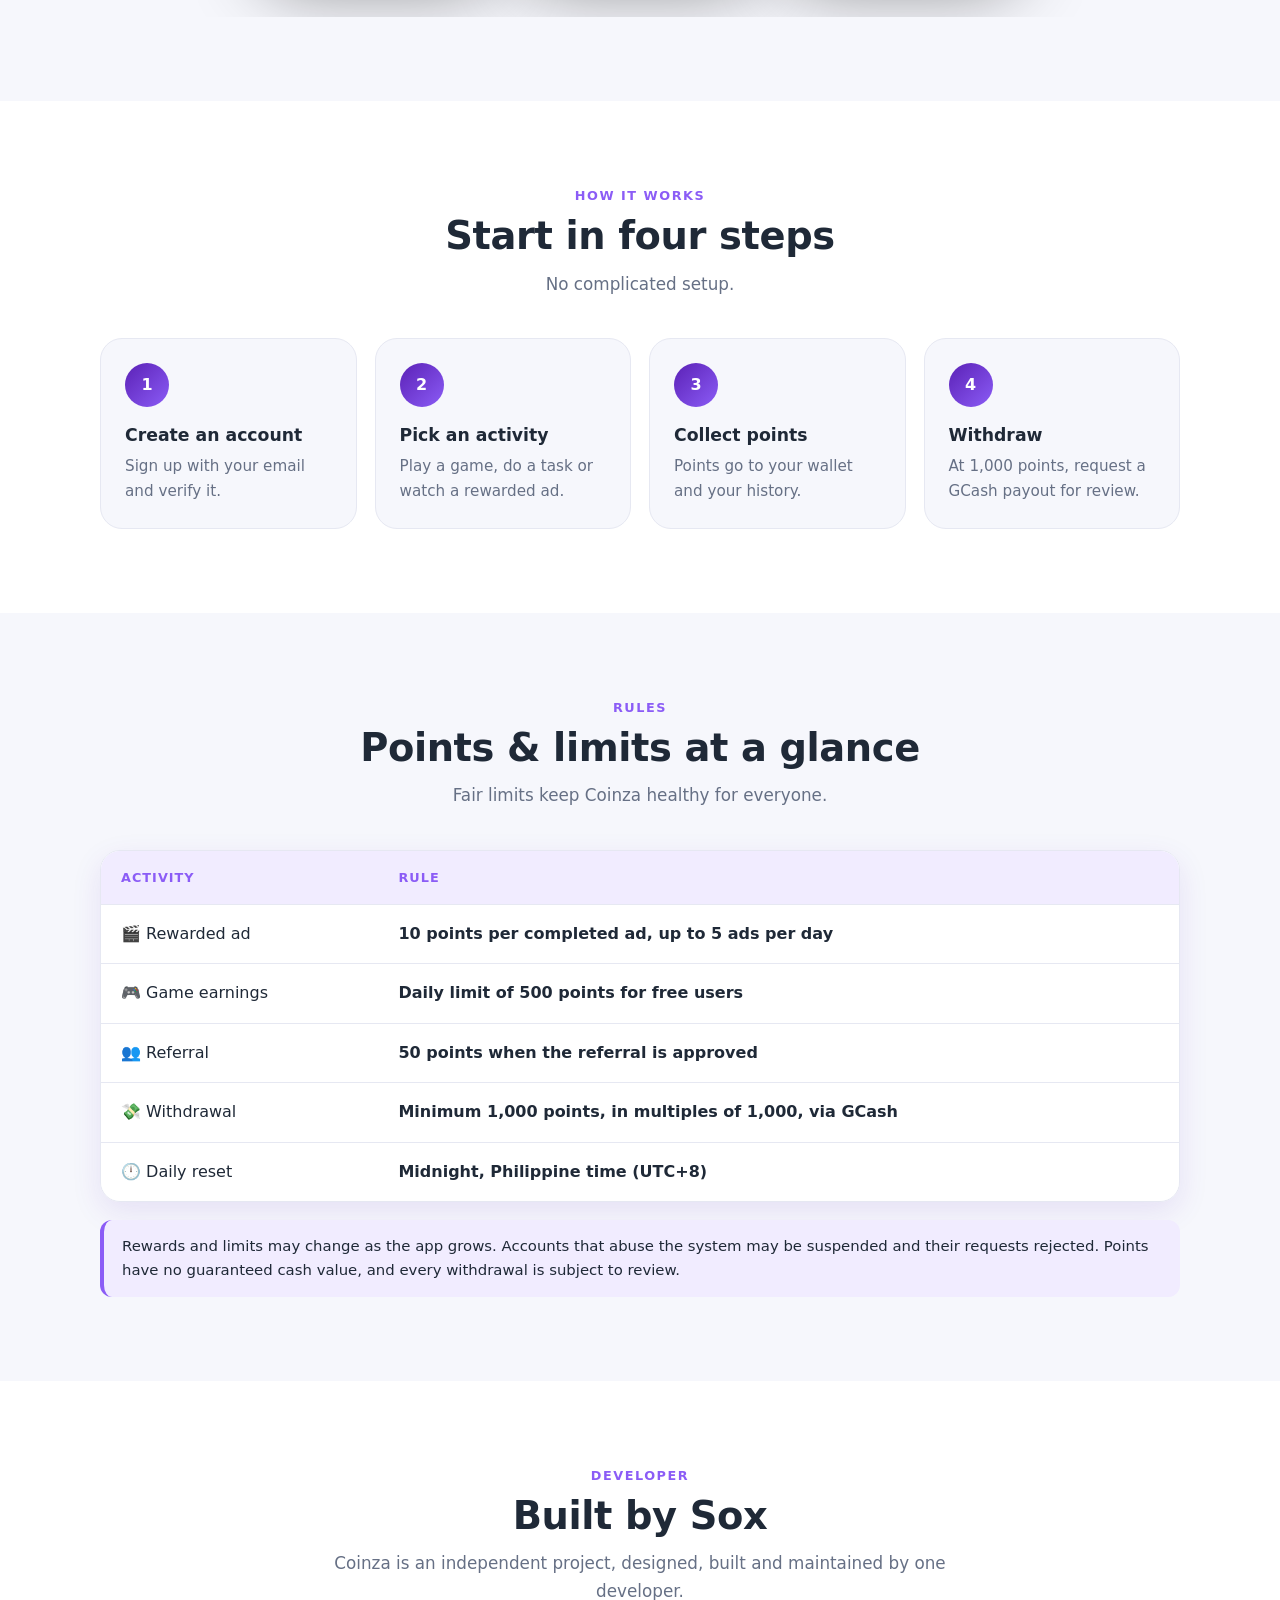
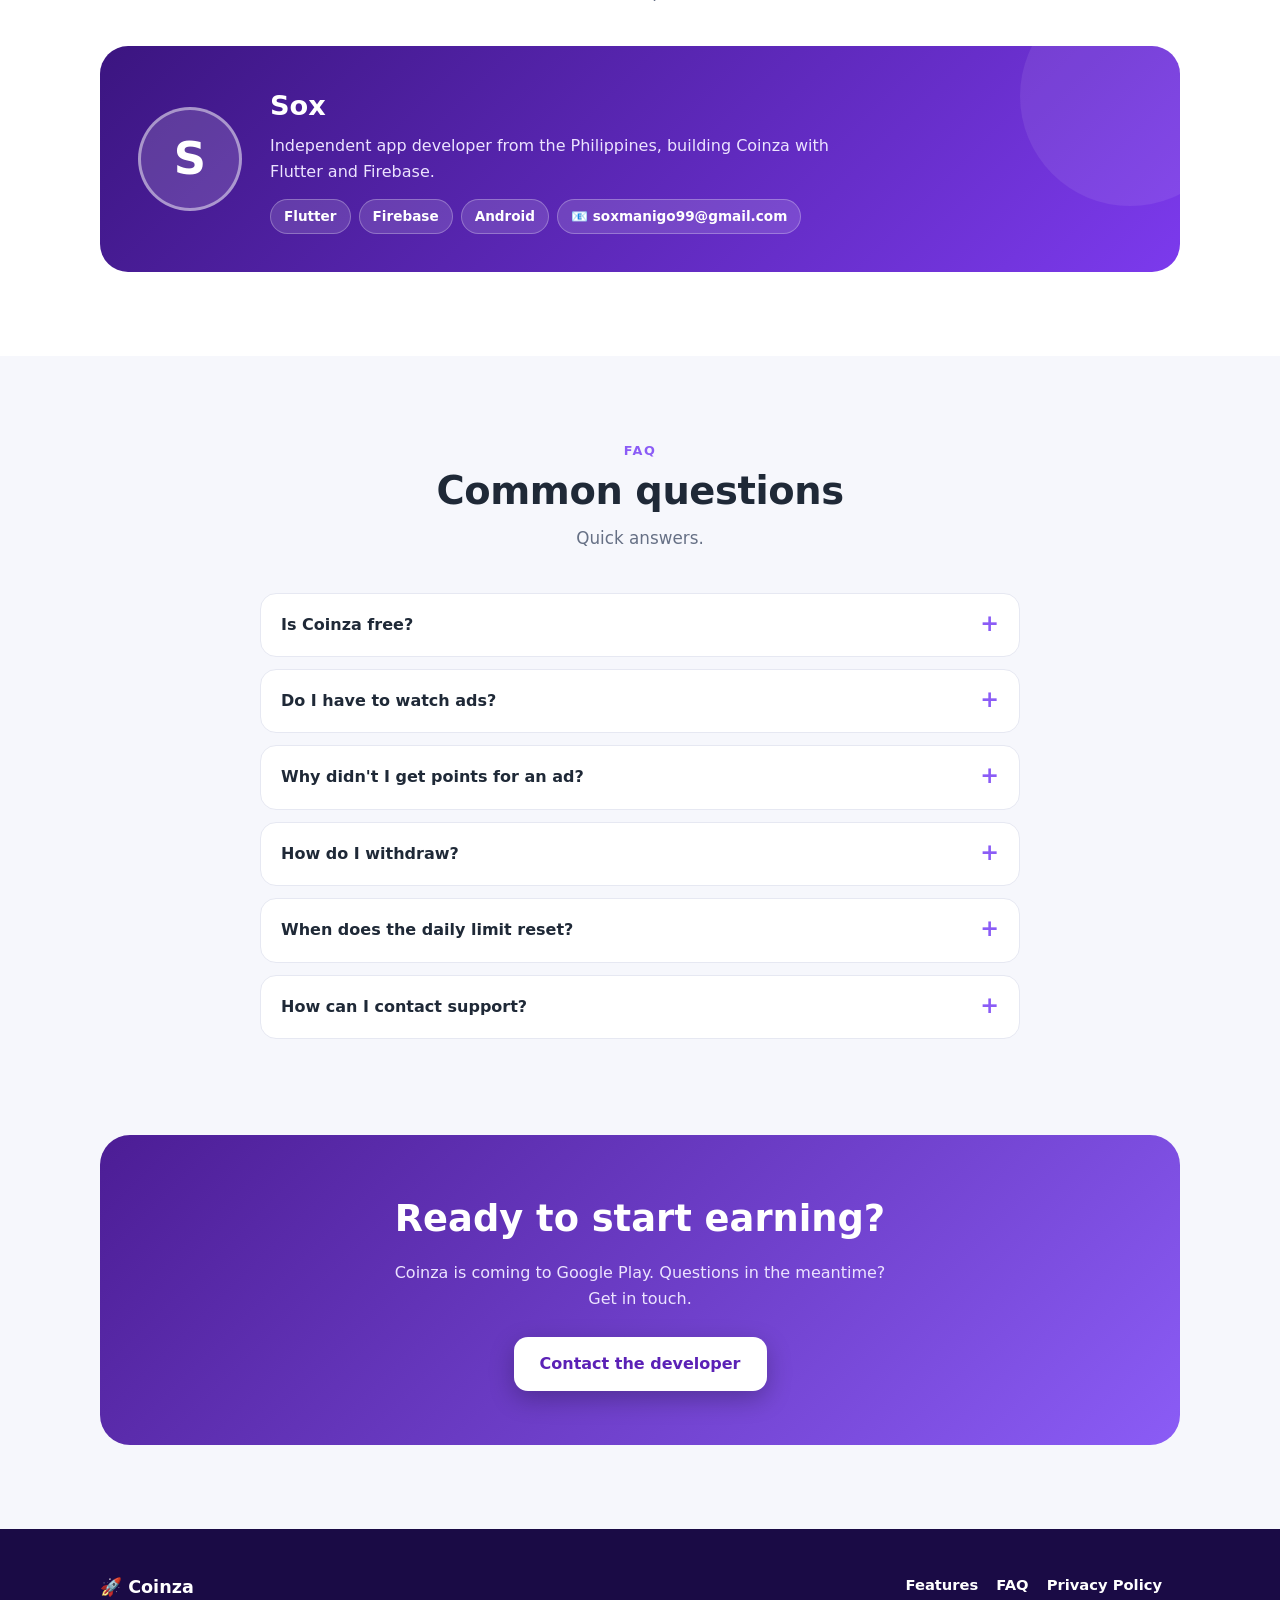
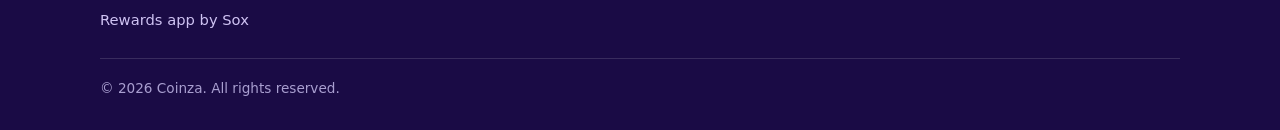
==== commit aa21e41b: "Update index.html" ====
--- a/index.html
+++ b/index.html
@@ -166,7 +166,7 @@
     <div>
       <h3>Sox</h3>
       <p>Independent app developer from the Philippines, building Coinza with Flutter and Firebase.</p>
-      <div class="chips"><span class="chip">Flutter</span><span class="chip">Firebase</span><span class="chip">Android</span><span class="chip">📧 <a href="mailto:YOUR_EMAIL@example.com">YOUR_EMAIL@example.com</a></span></div>
+      <div class="chips"><span class="chip">Flutter</span><span class="chip">Firebase</span><span class="chip">Android</span><span class="chip">📧 <a href="mailto:soxmanigo99@gmail.com">soxmanigo99@gmail.com</a></span></div>
     </div>
   </div>
 </div></section>
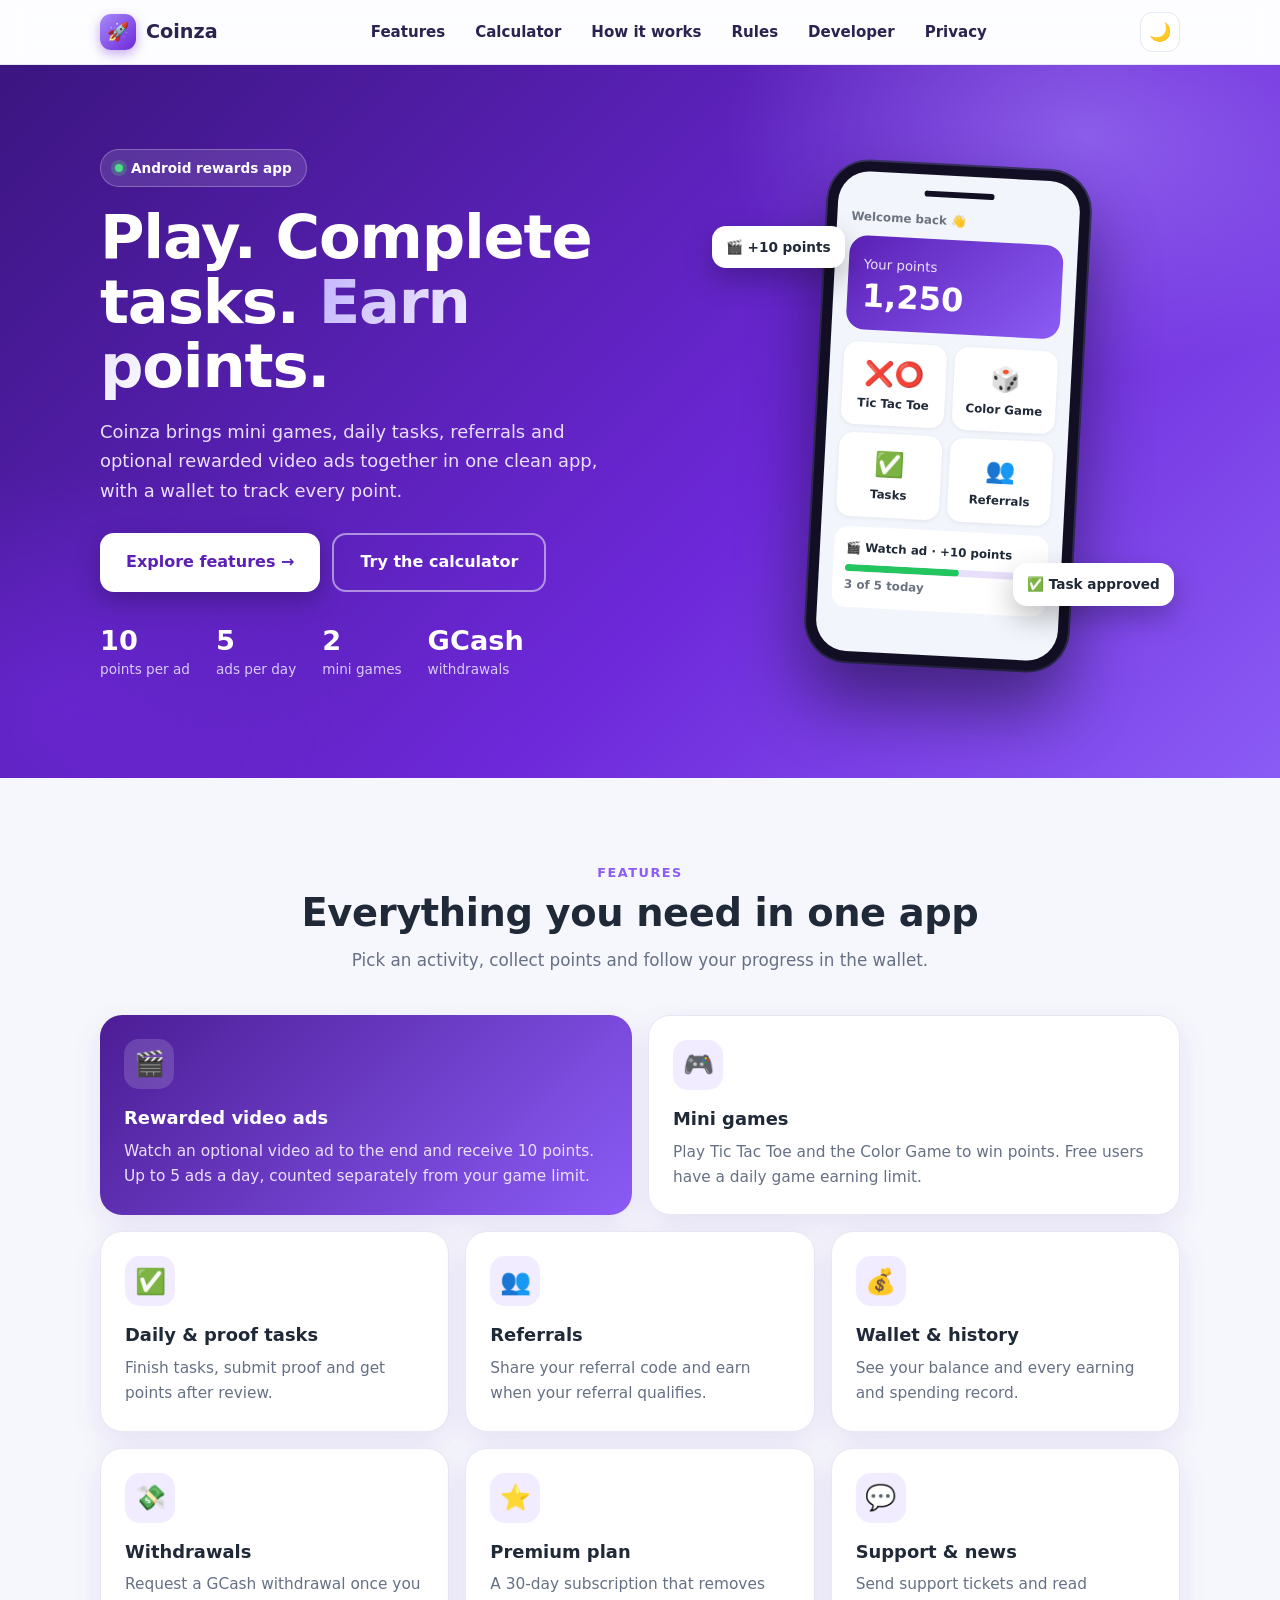
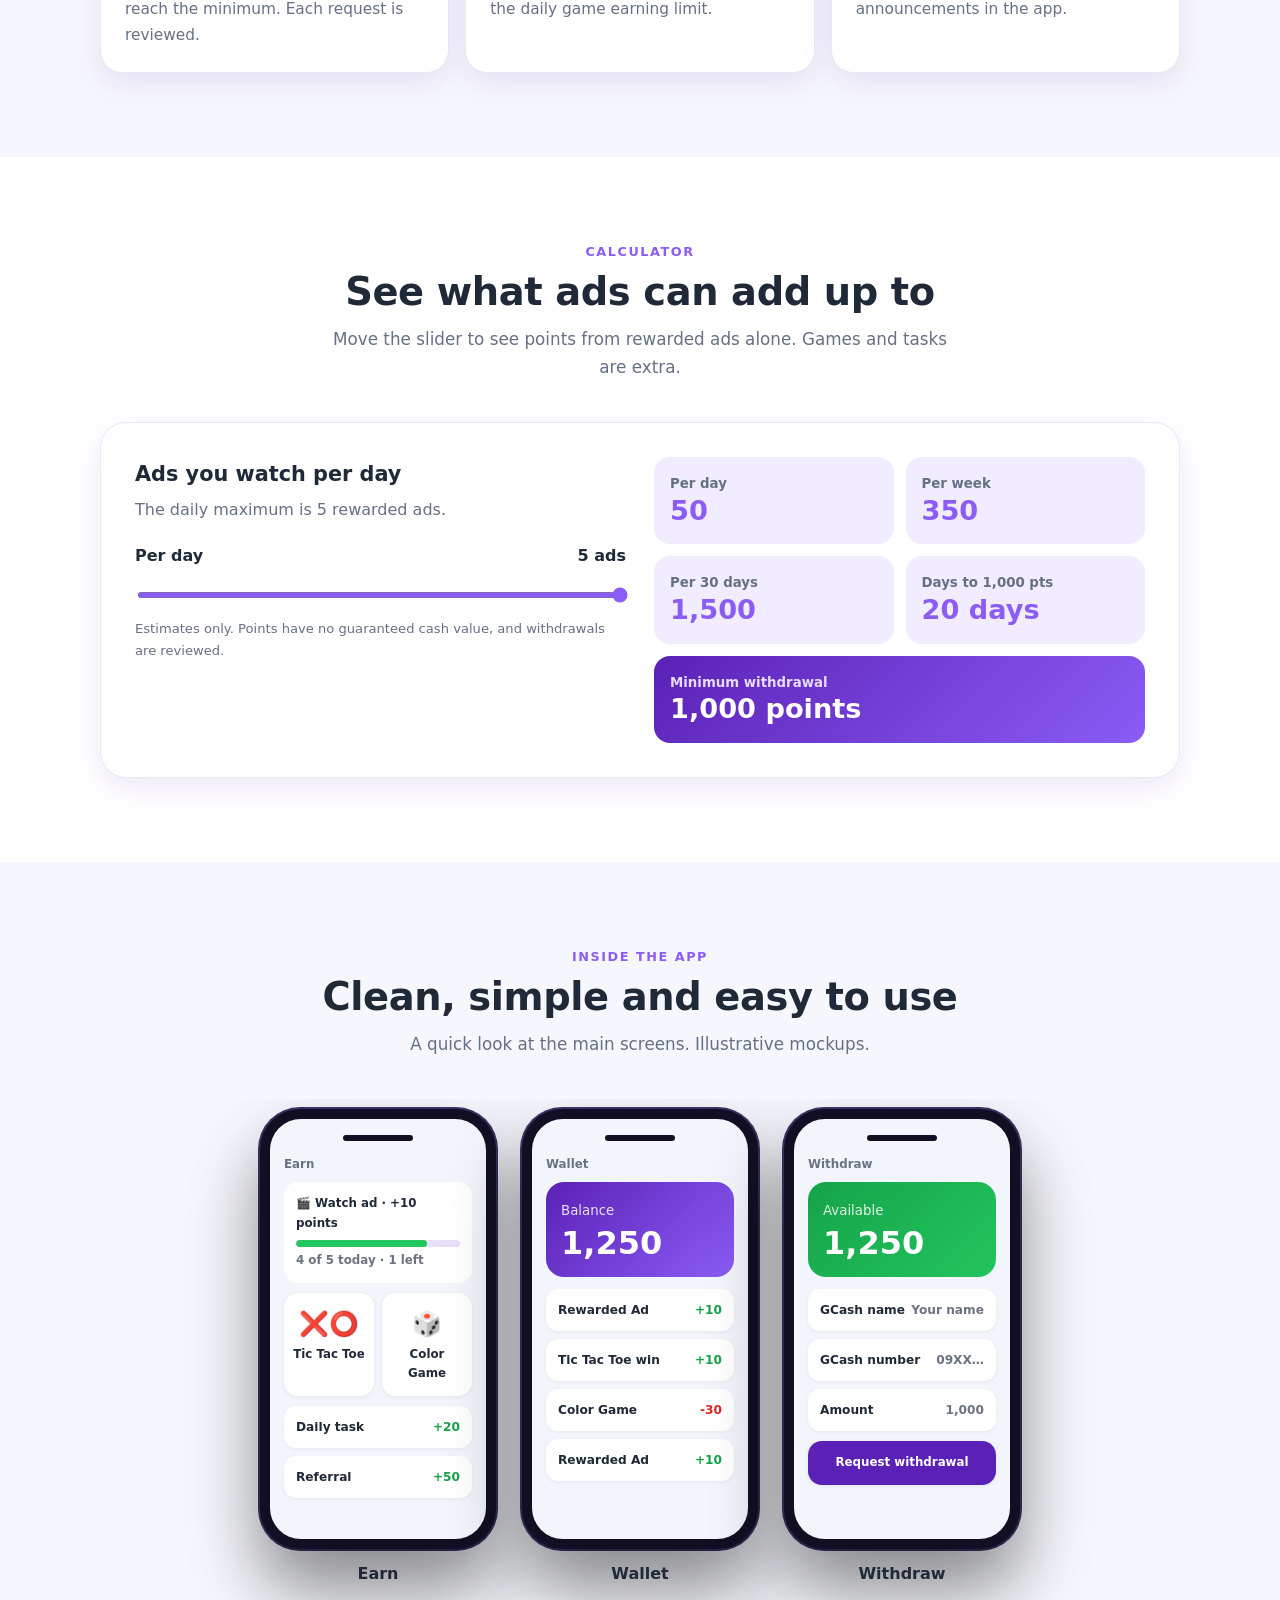
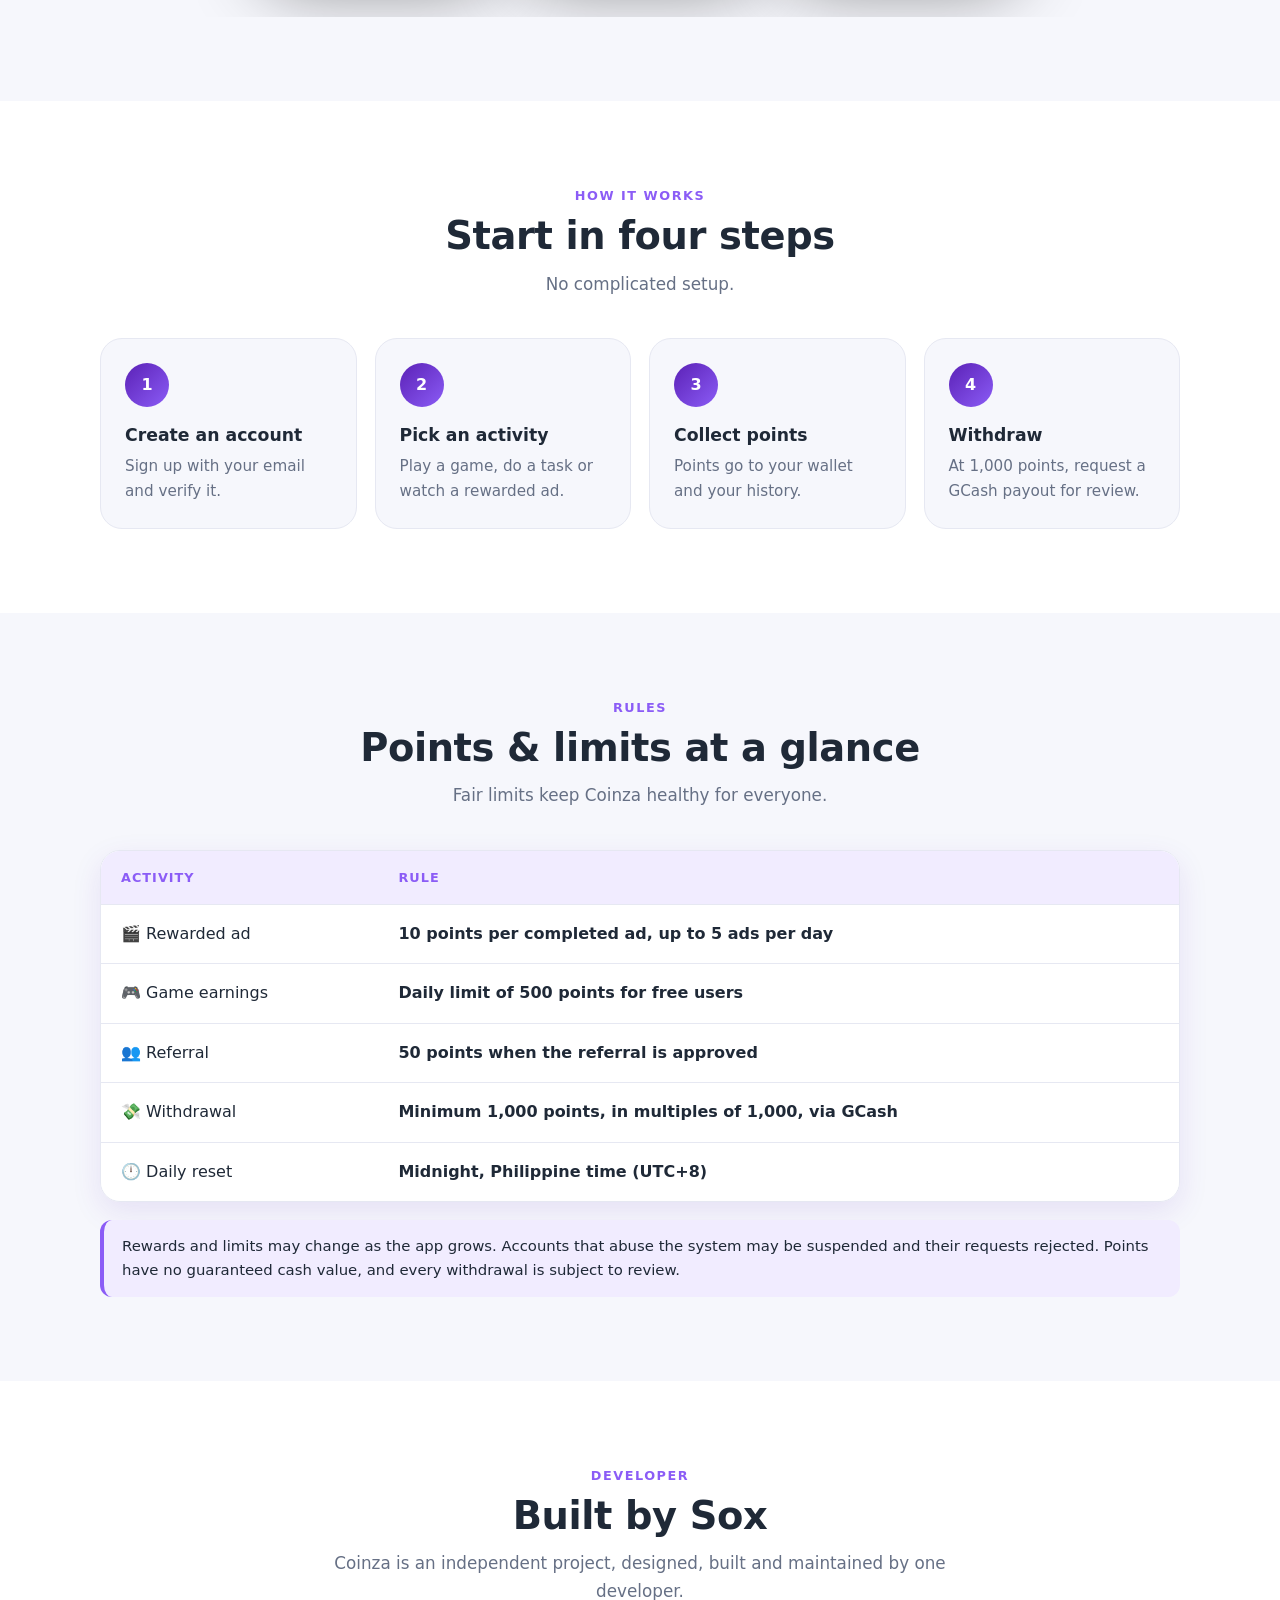
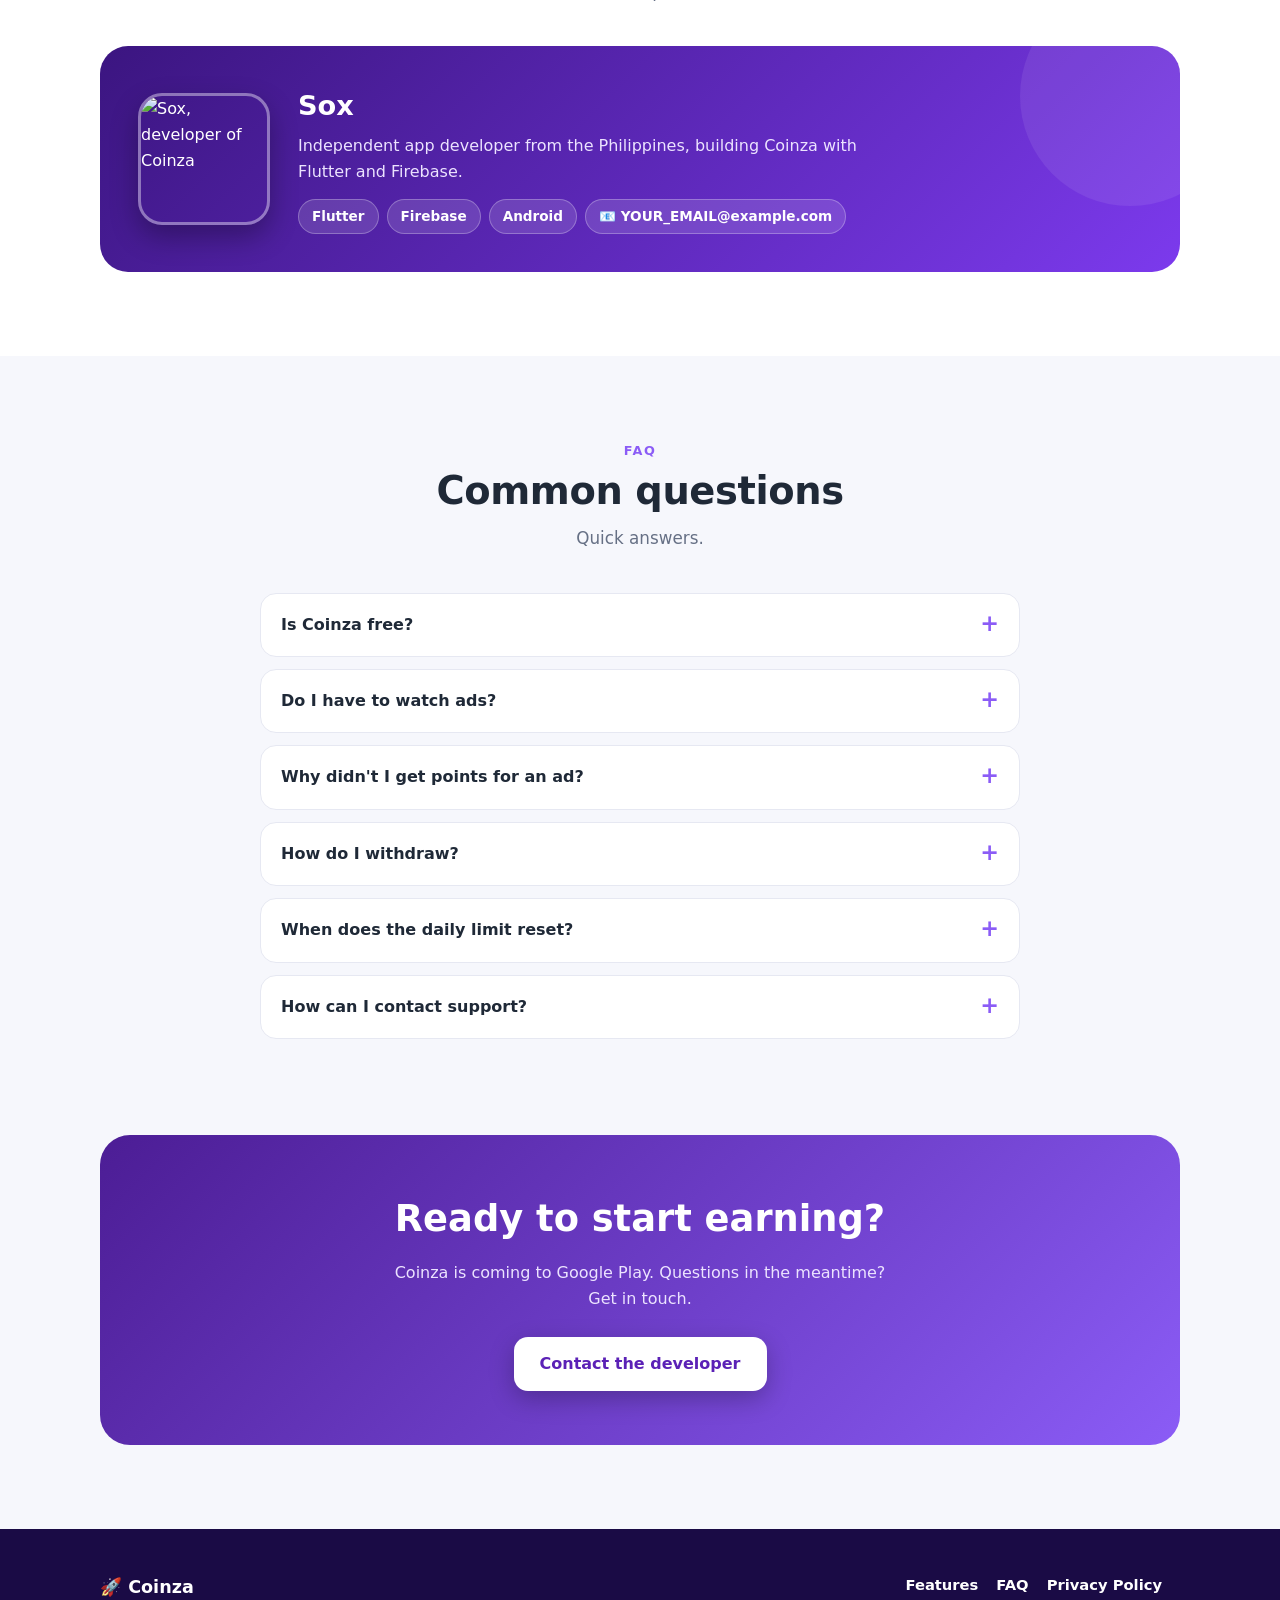
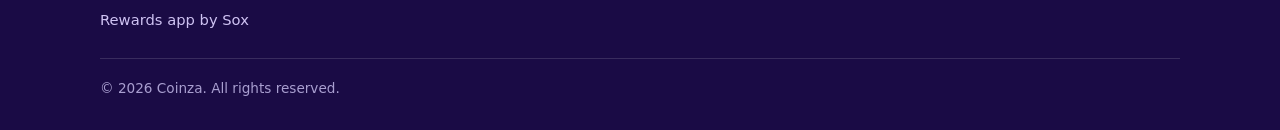
==== commit af5e305d: "Add files via upload" ====
--- a/index.html
+++ b/index.html
@@ -162,11 +162,11 @@
   <h2 class="title">Built by Sox</h2>
   <p class="lead">Coinza is an independent project, designed, built and maintained by one developer.</p></div>
   <div class="dev rv">
-    <div class="avatar">S</div>
+    <img class="avatar-img" src="profile.png" alt="Sox, developer of Coinza" width="132" height="132">
     <div>
       <h3>Sox</h3>
       <p>Independent app developer from the Philippines, building Coinza with Flutter and Firebase.</p>
-      <div class="chips"><span class="chip">Flutter</span><span class="chip">Firebase</span><span class="chip">Android</span><span class="chip">📧 <a href="mailto:soxmanigo99@gmail.com">soxmanigo99@gmail.com</a></span></div>
+      <div class="chips"><span class="chip">Flutter</span><span class="chip">Firebase</span><span class="chip">Android</span><span class="chip">📧 <a href="mailto:YOUR_EMAIL@example.com">YOUR_EMAIL@example.com</a></span></div>
     </div>
   </div>
 </div></section>
--- a/style.css
+++ b/style.css
@@ -131,6 +131,7 @@
 .dev{display:grid;grid-template-columns:auto 1fr;gap:28px;align-items:center;background:linear-gradient(135deg,#3b1580,#7c3aed);color:#fff;border-radius:28px;padding:38px;position:relative;overflow:hidden}
 .dev::after{content:"";position:absolute;right:-60px;top:-60px;width:220px;height:220px;border-radius:50%;background:#ffffff14}
 .avatar{width:104px;height:104px;border-radius:50%;background:#ffffff26;border:3px solid #ffffff77;display:grid;place-items:center;font-size:2.8rem;font-weight:800}
+.avatar-img{width:132px;height:132px;object-fit:cover;border-radius:24px;border:3px solid #ffffff66;box-shadow:0 12px 28px rgba(0,0,0,.3);position:relative;z-index:1}
 .dev h3{margin:0 0 4px;font-size:1.7rem}
 .dev p{margin:0 0 14px;color:#ece3ff;max-width:560px}
 .chips{display:flex;flex-wrap:wrap;gap:8px}
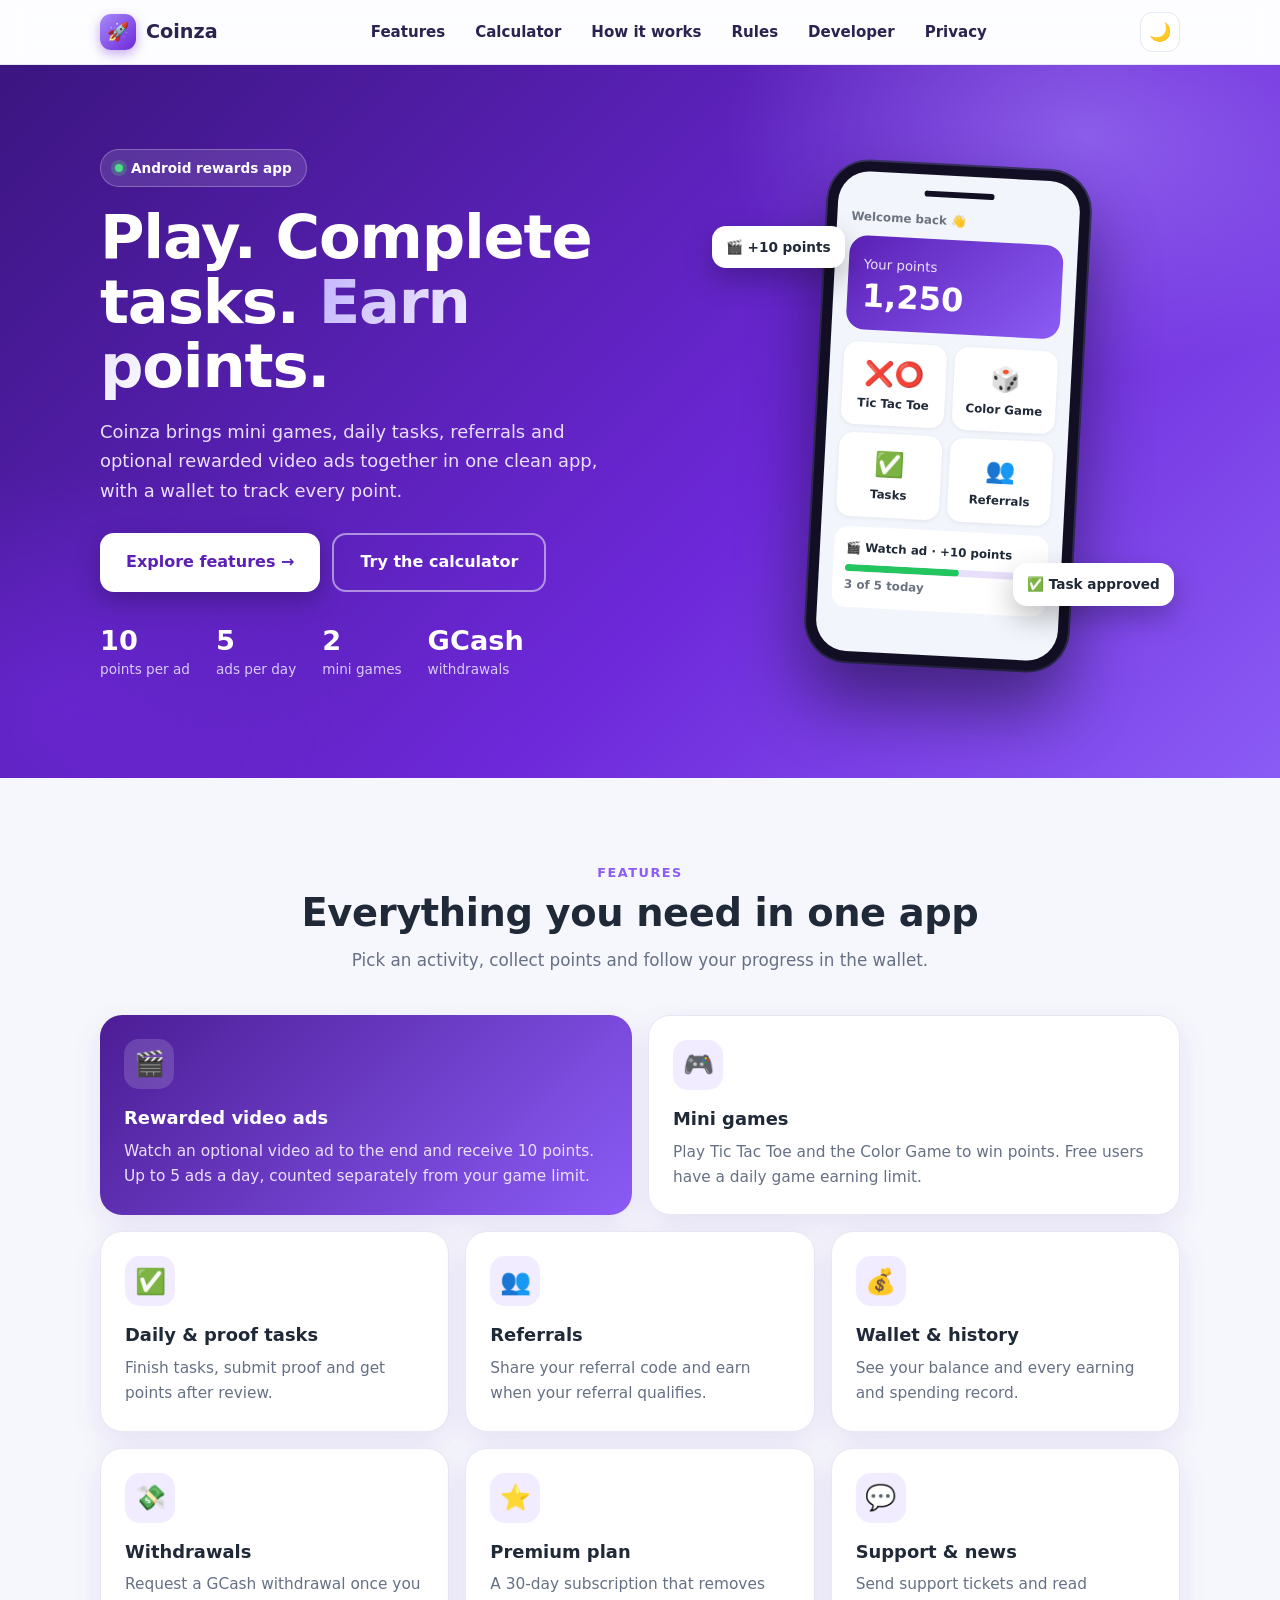
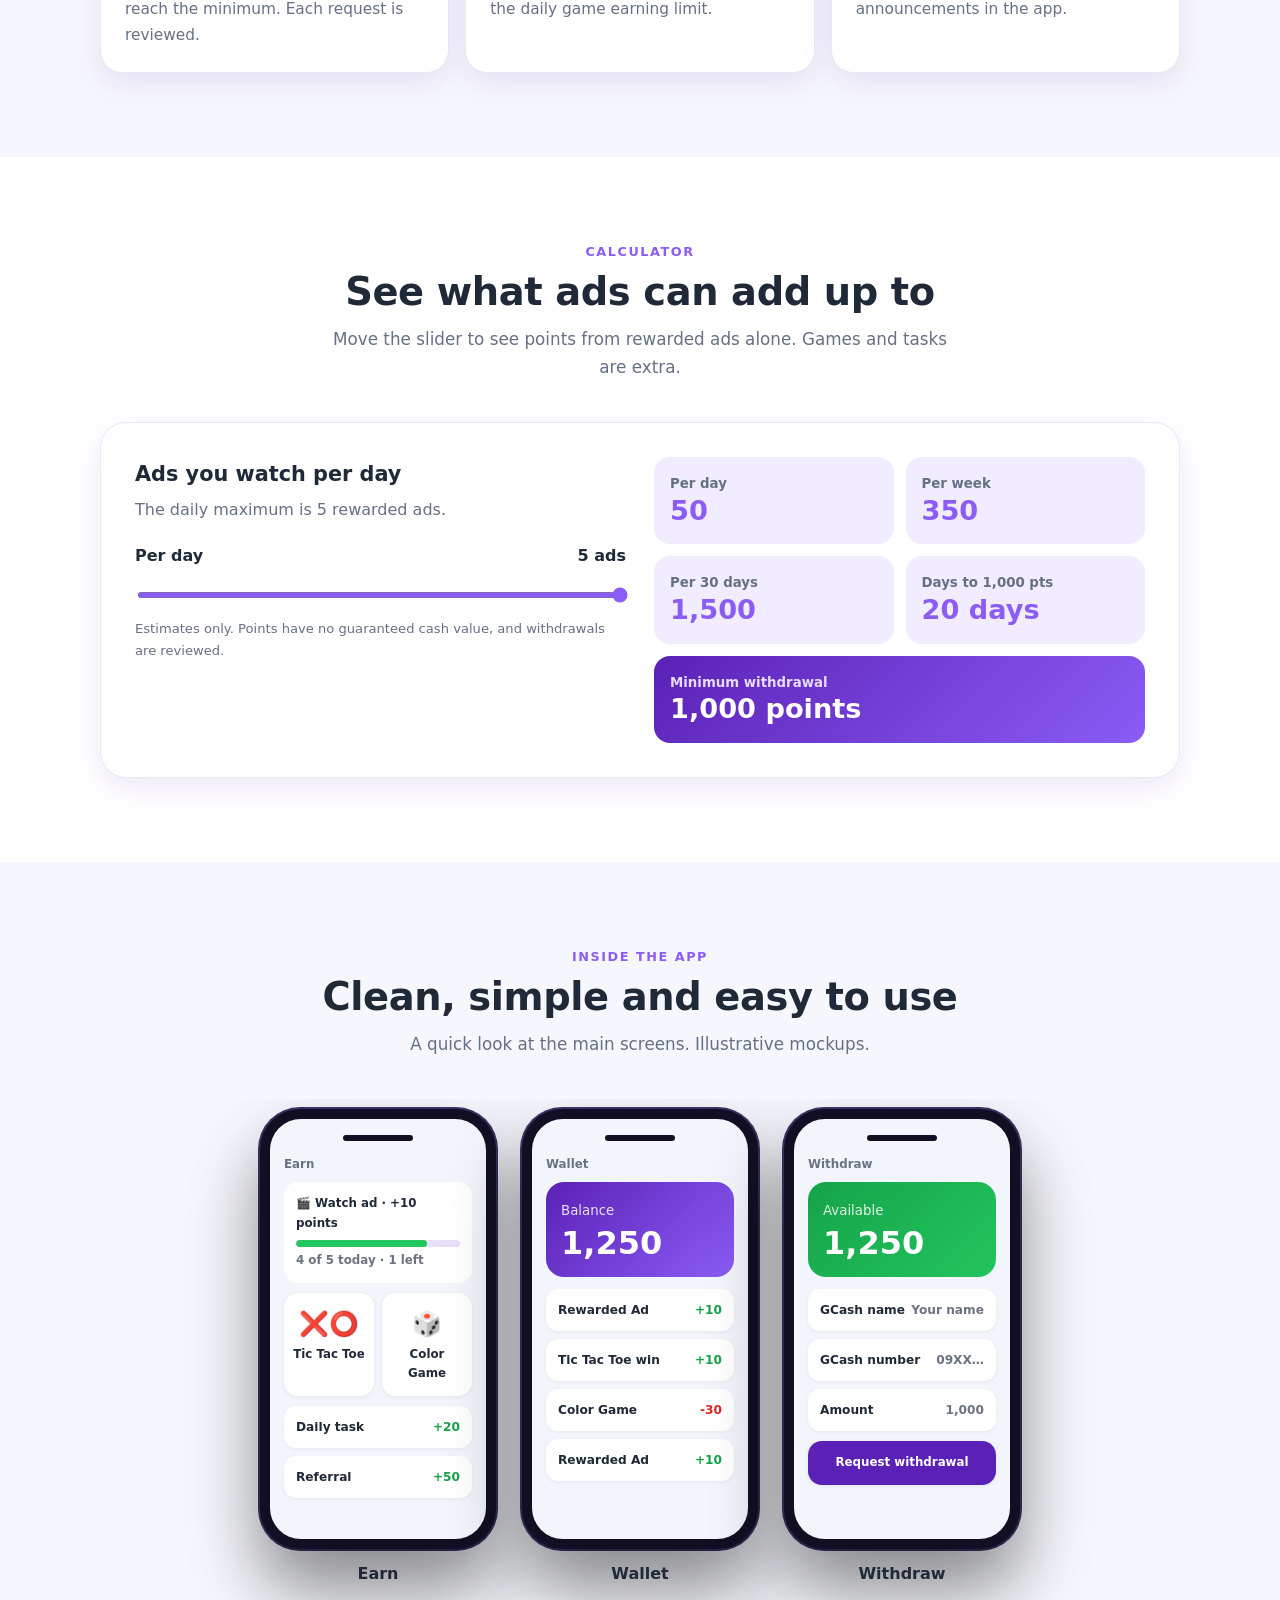
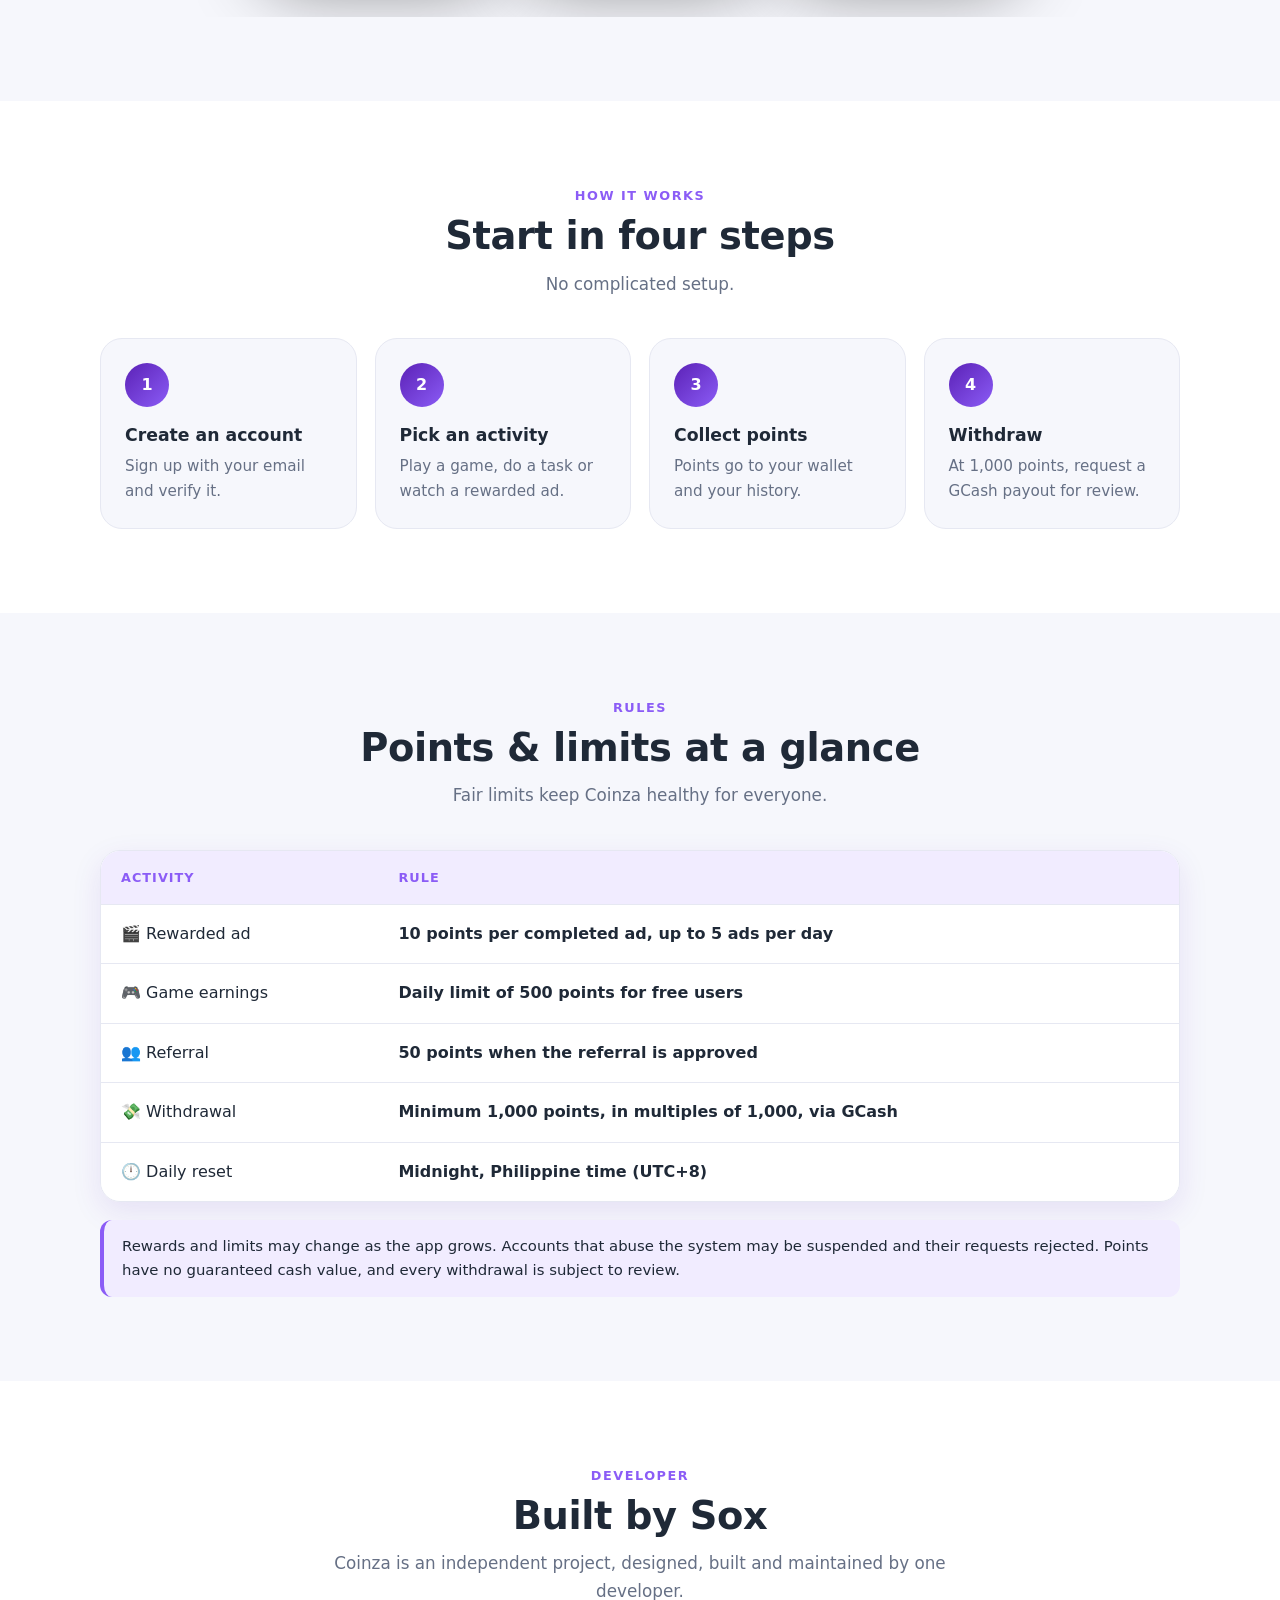
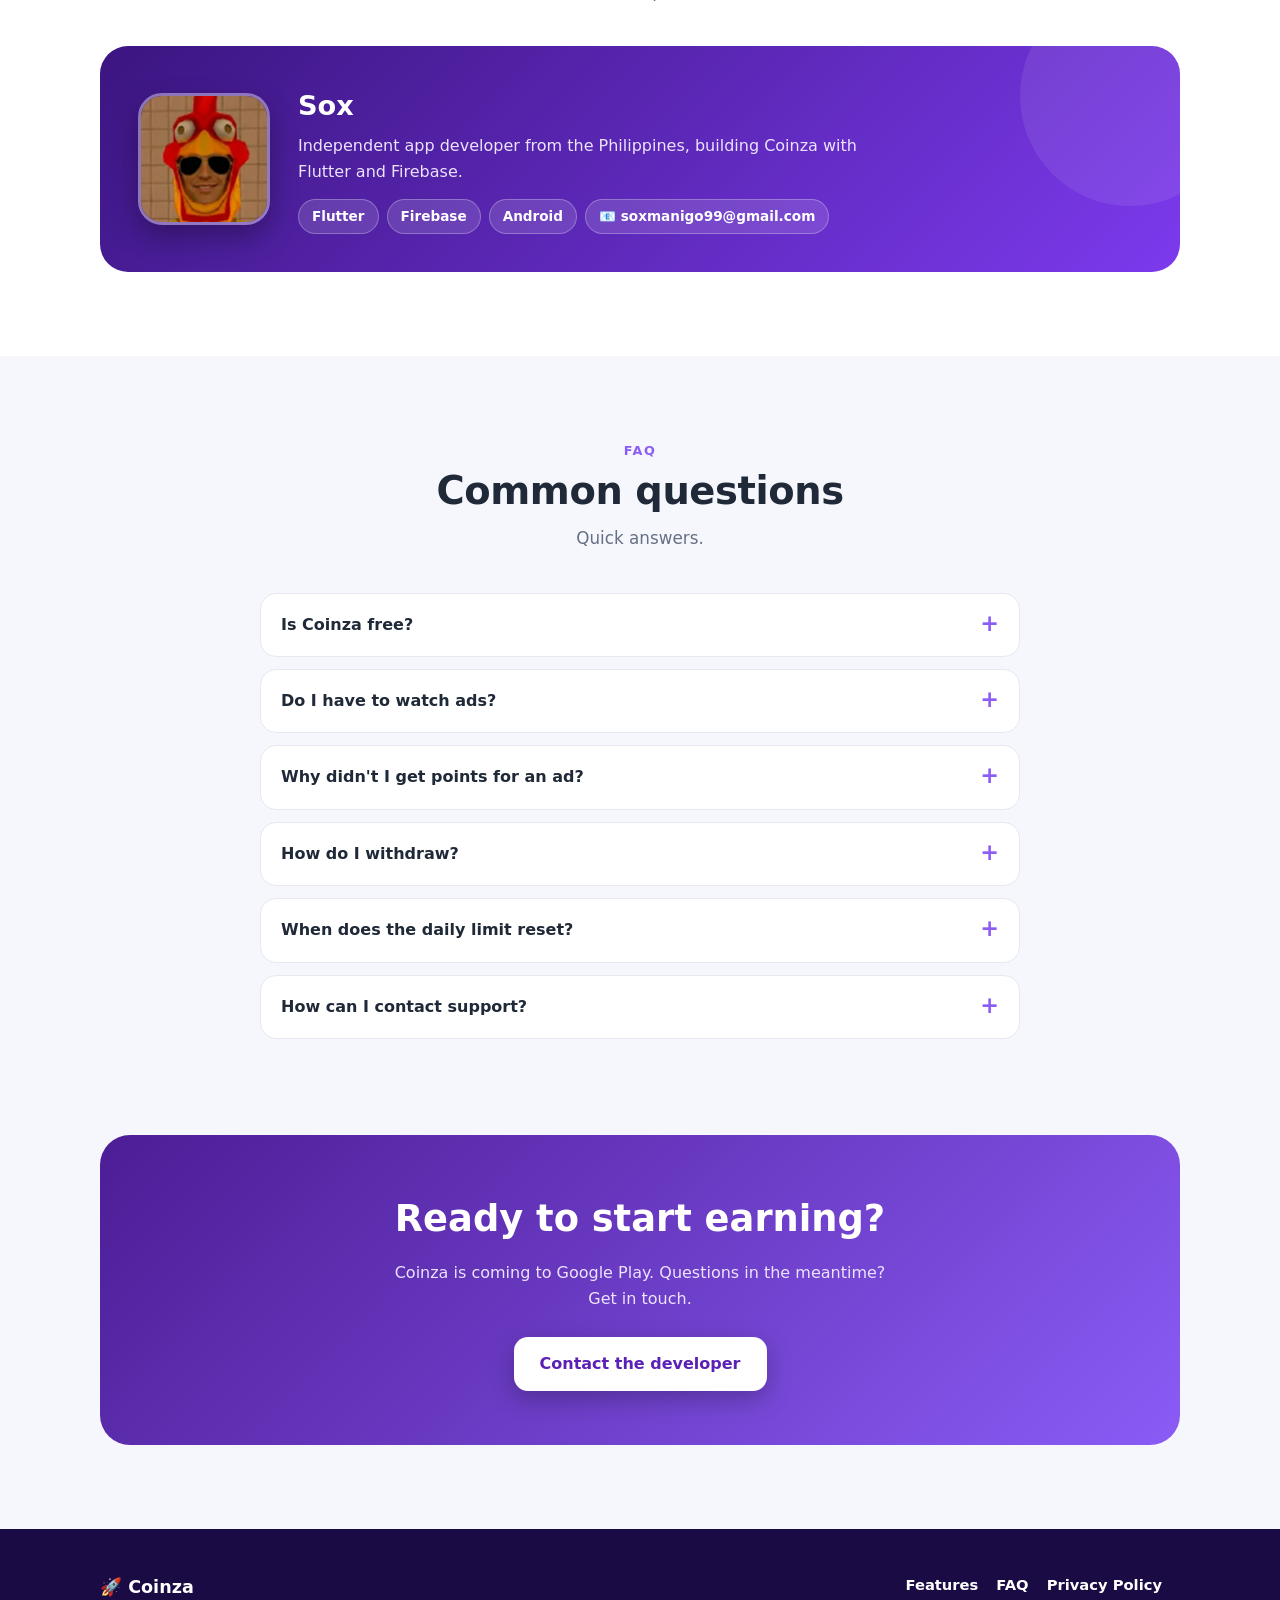
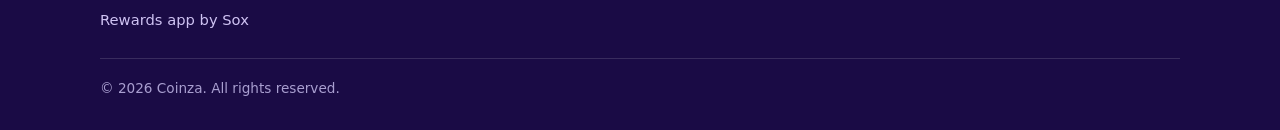
==== commit 6b0400e2: "Update index.html" ====
--- a/index.html
+++ b/index.html
@@ -166,7 +166,7 @@
     <div>
       <h3>Sox</h3>
       <p>Independent app developer from the Philippines, building Coinza with Flutter and Firebase.</p>
-      <div class="chips"><span class="chip">Flutter</span><span class="chip">Firebase</span><span class="chip">Android</span><span class="chip">📧 <a href="mailto:YOUR_EMAIL@example.com">YOUR_EMAIL@example.com</a></span></div>
+      <div class="chips"><span class="chip">Flutter</span><span class="chip">Firebase</span><span class="chip">Android</span><span class="chip">📧 <a href="mailto:soxmanigo99@gmail.co">soxmanigo99@gmail.com</a></span></div>
     </div>
   </div>
 </div></section>
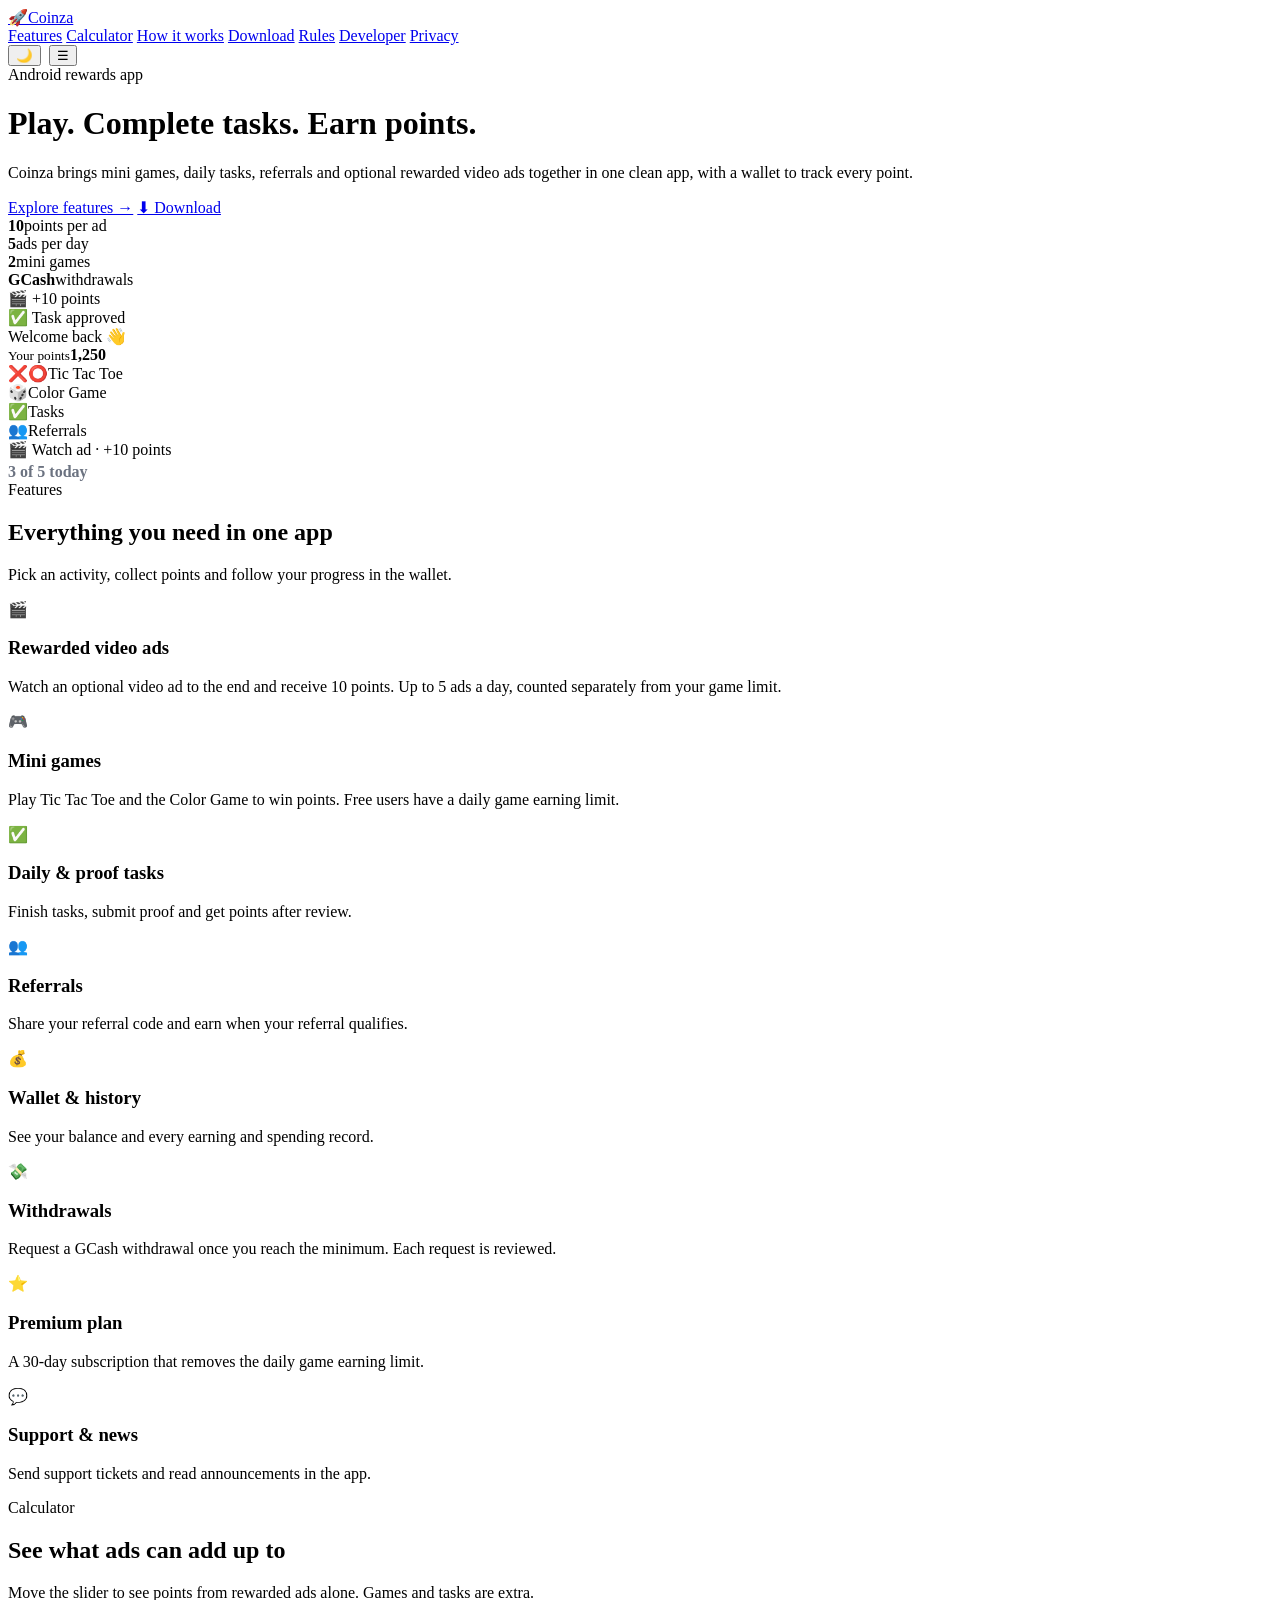
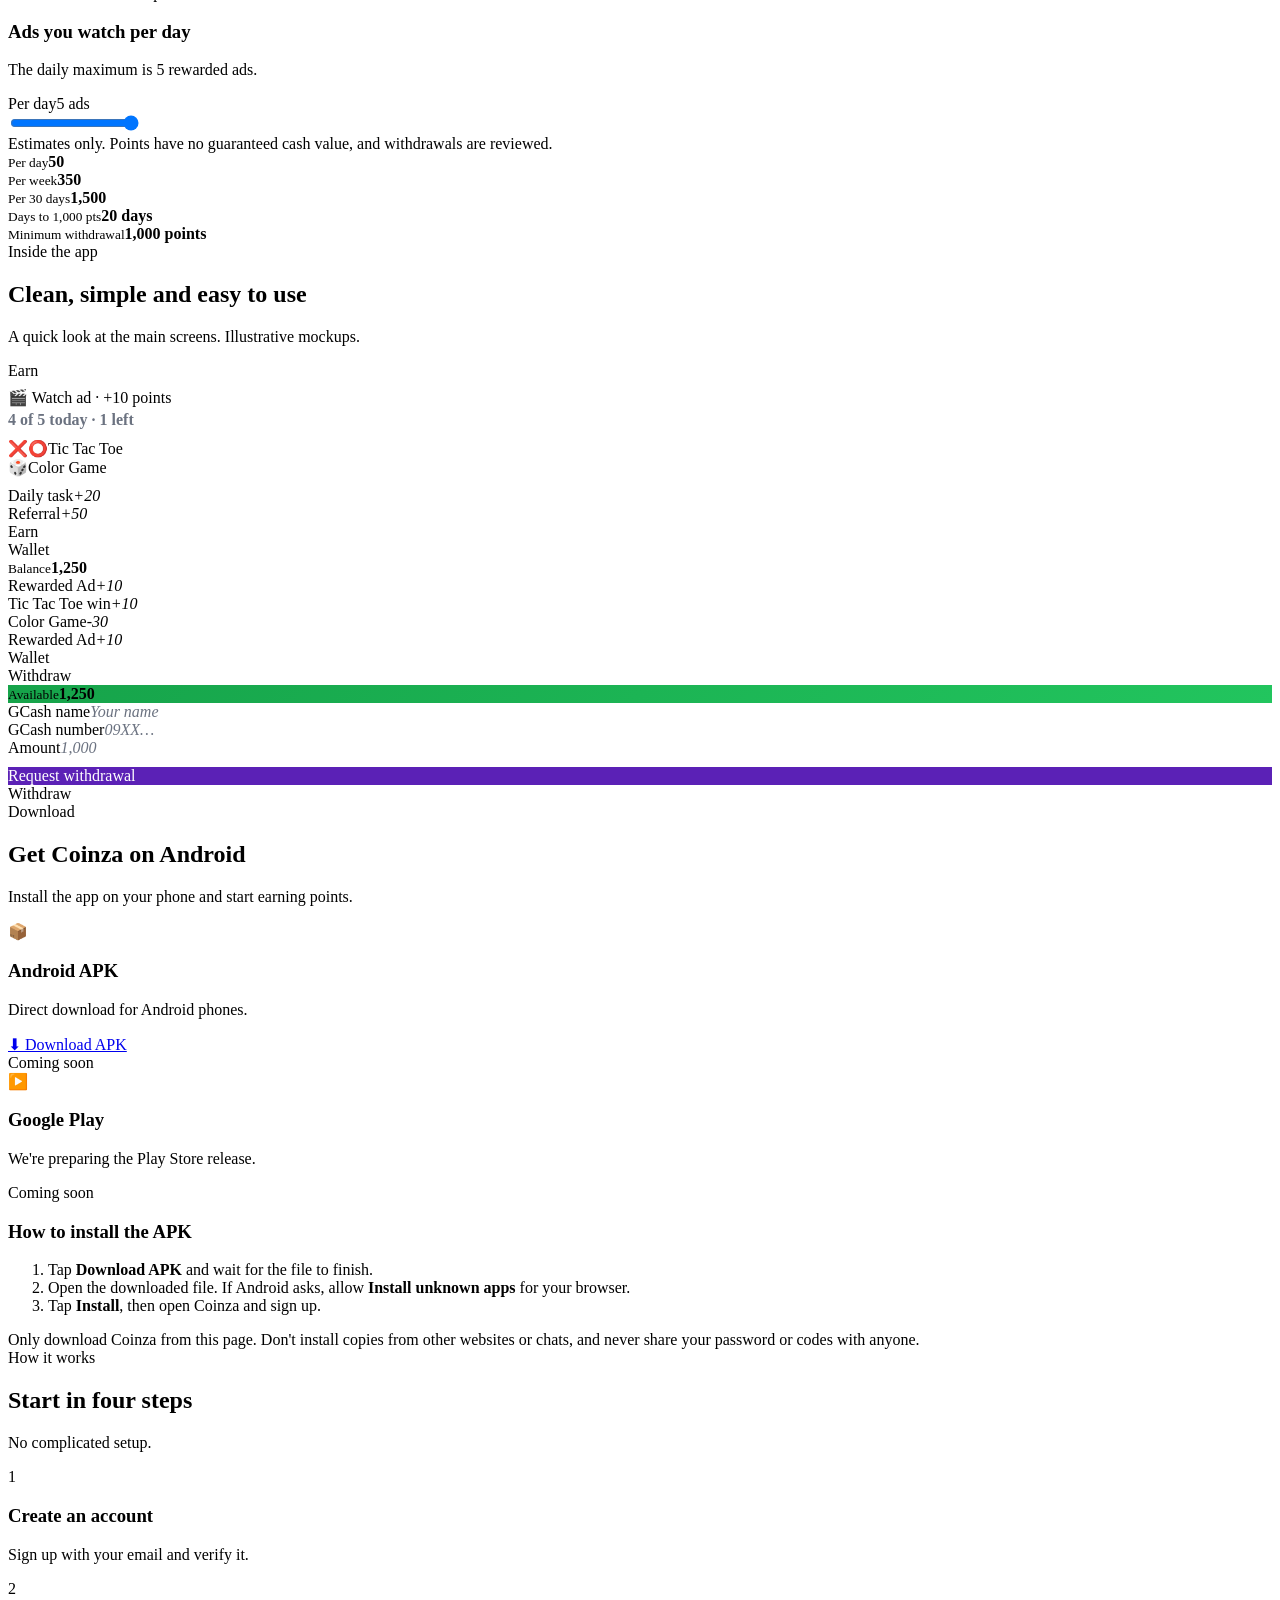
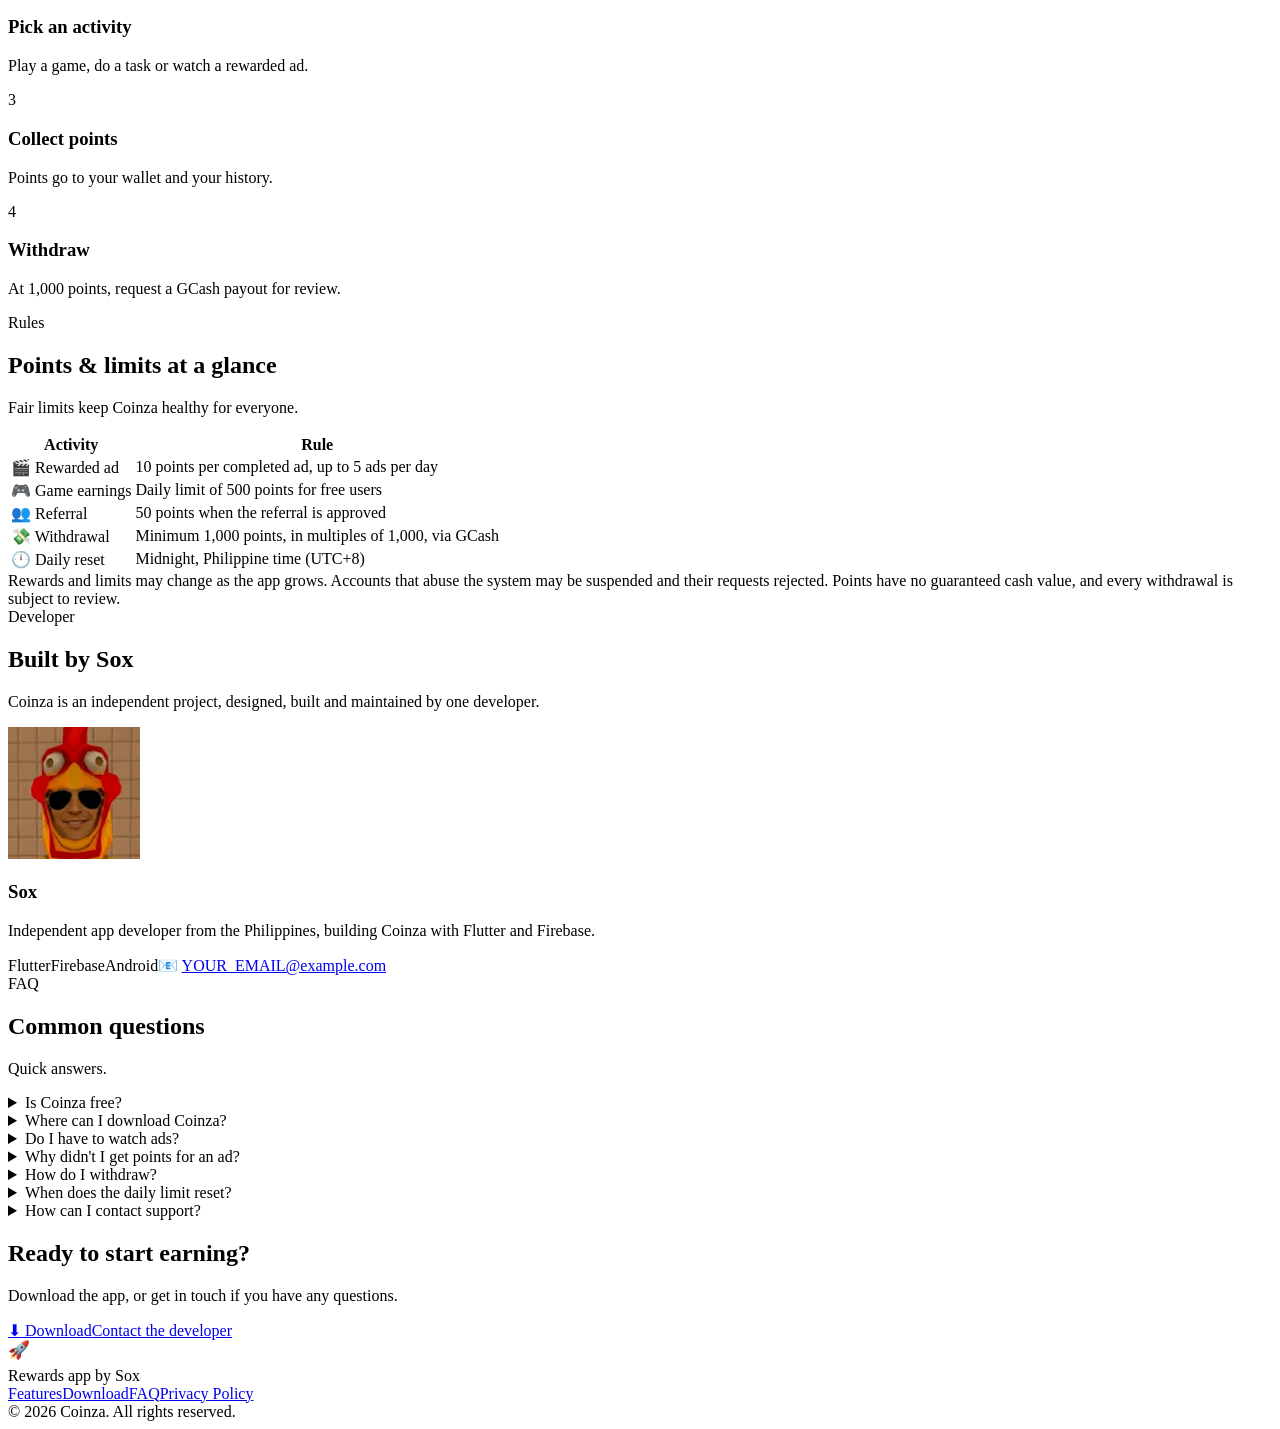
==== commit 80886838: "Add files via upload" ====
--- a/index.html
+++ b/index.html
@@ -6,6 +6,9 @@
 <title>Coinza – Earn points with games, tasks and rewarded ads</title>
 <meta name="description" content="Coinza is an Android rewards app by Sox. Play games, finish tasks, watch optional rewarded ads and earn points.">
 <meta name="theme-color" content="#5b21b6">
+<link rel="icon" type="image/svg+xml" href="favicon.svg">
+<link rel="icon" type="image/png" sizes="32x32" href="favicon-32.png">
+<link rel="apple-touch-icon" href="apple-touch-icon.png">
 <link rel="stylesheet" href="style.css">
 <script>document.documentElement.classList.remove('nojs')</script>
 </head>
@@ -17,6 +20,7 @@
     <a href="#features">Features</a>
     <a href="#earn">Calculator</a>
     <a href="#how">How it works</a>
+    <a href="#download">Download</a>
     <a href="#rules">Rules</a>
     <a href="#developer">Developer</a>
     <a href="privacy.html">Privacy</a>
@@ -34,7 +38,7 @@
     <p class="sub">Coinza brings mini games, daily tasks, referrals and optional rewarded video ads together in one clean app, with a wallet to track every point.</p>
     <div class="btns">
       <a class="btn primary" href="#features">Explore features →</a>
-      <a class="btn ghost" href="#earn">Try the calculator</a>
+      <a class="btn ghost" href="#download">⬇ Download</a>
     </div>
     <div class="stats">
       <div class="stat"><b>10</b><span>points per ad</span></div>
@@ -130,7 +134,38 @@
   </div>
 </div></section>
 
-<section class="block alt" id="how"><div class="wrap">
+<section class="block alt" id="download" data-apk="" data-version="" data-size=""><div class="wrap">
+  <div class="center rv"><div class="eyebrow">Download</div>
+  <h2 class="title">Get Coinza on Android</h2>
+  <p class="lead">Install the app on your phone and start earning points.</p></div>
+  <div class="dl rv">
+    <div class="dl-card main">
+      <div class="dl-ico">📦</div>
+      <h3>Android APK</h3>
+      <p>Direct download for Android phones.</p>
+      <div class="dl-meta" id="dlMeta"></div>
+      <a class="btn dl-btn" id="apkBtn" href="#download" aria-disabled="true">⬇ Download APK</a>
+      <div class="dl-state" id="apkState">Coming soon</div>
+    </div>
+    <div class="dl-card">
+      <div class="dl-ico">▶️</div>
+      <h3>Google Play</h3>
+      <p>We're preparing the Play Store release.</p>
+      <span class="btn dl-btn off">Coming soon</span>
+    </div>
+  </div>
+  <div class="install rv">
+    <h3>How to install the APK</h3>
+    <ol>
+      <li>Tap <b>Download APK</b> and wait for the file to finish.</li>
+      <li>Open the downloaded file. If Android asks, allow <b>Install unknown apps</b> for your browser.</li>
+      <li>Tap <b>Install</b>, then open Coinza and sign up.</li>
+    </ol>
+    <div class="note">Only download Coinza from this page. Don't install copies from other websites or chats, and never share your password or codes with anyone.</div>
+  </div>
+</div></section>
+
+<section class="block" id="how"><div class="wrap">
   <div class="center rv"><div class="eyebrow">How it works</div>
   <h2 class="title">Start in four steps</h2>
   <p class="lead">No complicated setup.</p></div>
@@ -166,7 +201,7 @@
     <div>
       <h3>Sox</h3>
       <p>Independent app developer from the Philippines, building Coinza with Flutter and Firebase.</p>
-      <div class="chips"><span class="chip">Flutter</span><span class="chip">Firebase</span><span class="chip">Android</span><span class="chip">📧 <a href="mailto:soxmanigo99@gmail.co">soxmanigo99@gmail.com</a></span></div>
+      <div class="chips"><span class="chip">Flutter</span><span class="chip">Firebase</span><span class="chip">Android</span><span class="chip">📧 <a href="mailto:YOUR_EMAIL@example.com">YOUR_EMAIL@example.com</a></span></div>
     </div>
   </div>
 </div></section>
@@ -175,6 +210,7 @@
   <div class="center rv"><div class="eyebrow">FAQ</div><h2 class="title">Common questions</h2><p class="lead">Quick answers.</p></div>
   <div class="faq rv">
     <details><summary>Is Coinza free?</summary><p>Yes. The app is free to use. An optional premium subscription is available.</p></details>
+    <details><summary>Where can I download Coinza?</summary><p>Only from the Download section on this page, until the Google Play release is ready.</p></details>
     <details><summary>Do I have to watch ads?</summary><p>No. Ads are optional. Watching one to the end earns points.</p></details>
     <details><summary>Why didn't I get points for an ad?</summary><p>Points are given only when the ad is completed. Closing it early, or reaching 5 ads that day, gives no reward.</p></details>
     <details><summary>How do I withdraw?</summary><p>Open the withdrawal page in the app, enter your GCash name and number and submit. The team reviews each request.</p></details>
@@ -186,15 +222,15 @@
 <section class="block" style="padding-top:0"><div class="wrap">
   <div class="cta rv">
     <h2>Ready to start earning?</h2>
-    <p>Coinza is coming to Google Play. Questions in the meantime? Get in touch.</p>
-    <a class="btn primary" href="mailto:YOUR_EMAIL@example.com">Contact the developer</a>
+    <p>Download the app, or get in touch if you have any questions.</p>
+    <div class="btns" style="justify-content:center"><a class="btn primary" href="#download">⬇ Download</a><a class="btn ghost" href="mailto:YOUR_EMAIL@example.com">Contact the developer</a></div>
   </div>
 </div></section>
 
 <footer><div class="wrap">
   <div class="fgrid">
     <div><b style="color:#fff;font-size:1.1rem">🚀 Coinza</b><div style="margin-top:6px">Rewards app by Sox</div></div>
-    <div><a href="#features">Features</a><a href="#faq">FAQ</a><a href="privacy.html">Privacy Policy</a></div>
+    <div><a href="#features">Features</a><a href="#download">Download</a><a href="#faq">FAQ</a><a href="privacy.html">Privacy Policy</a></div>
   </div>
   <div class="copy">&copy; 2026 Coinza. All rights reserved.</div>
 </div></footer>
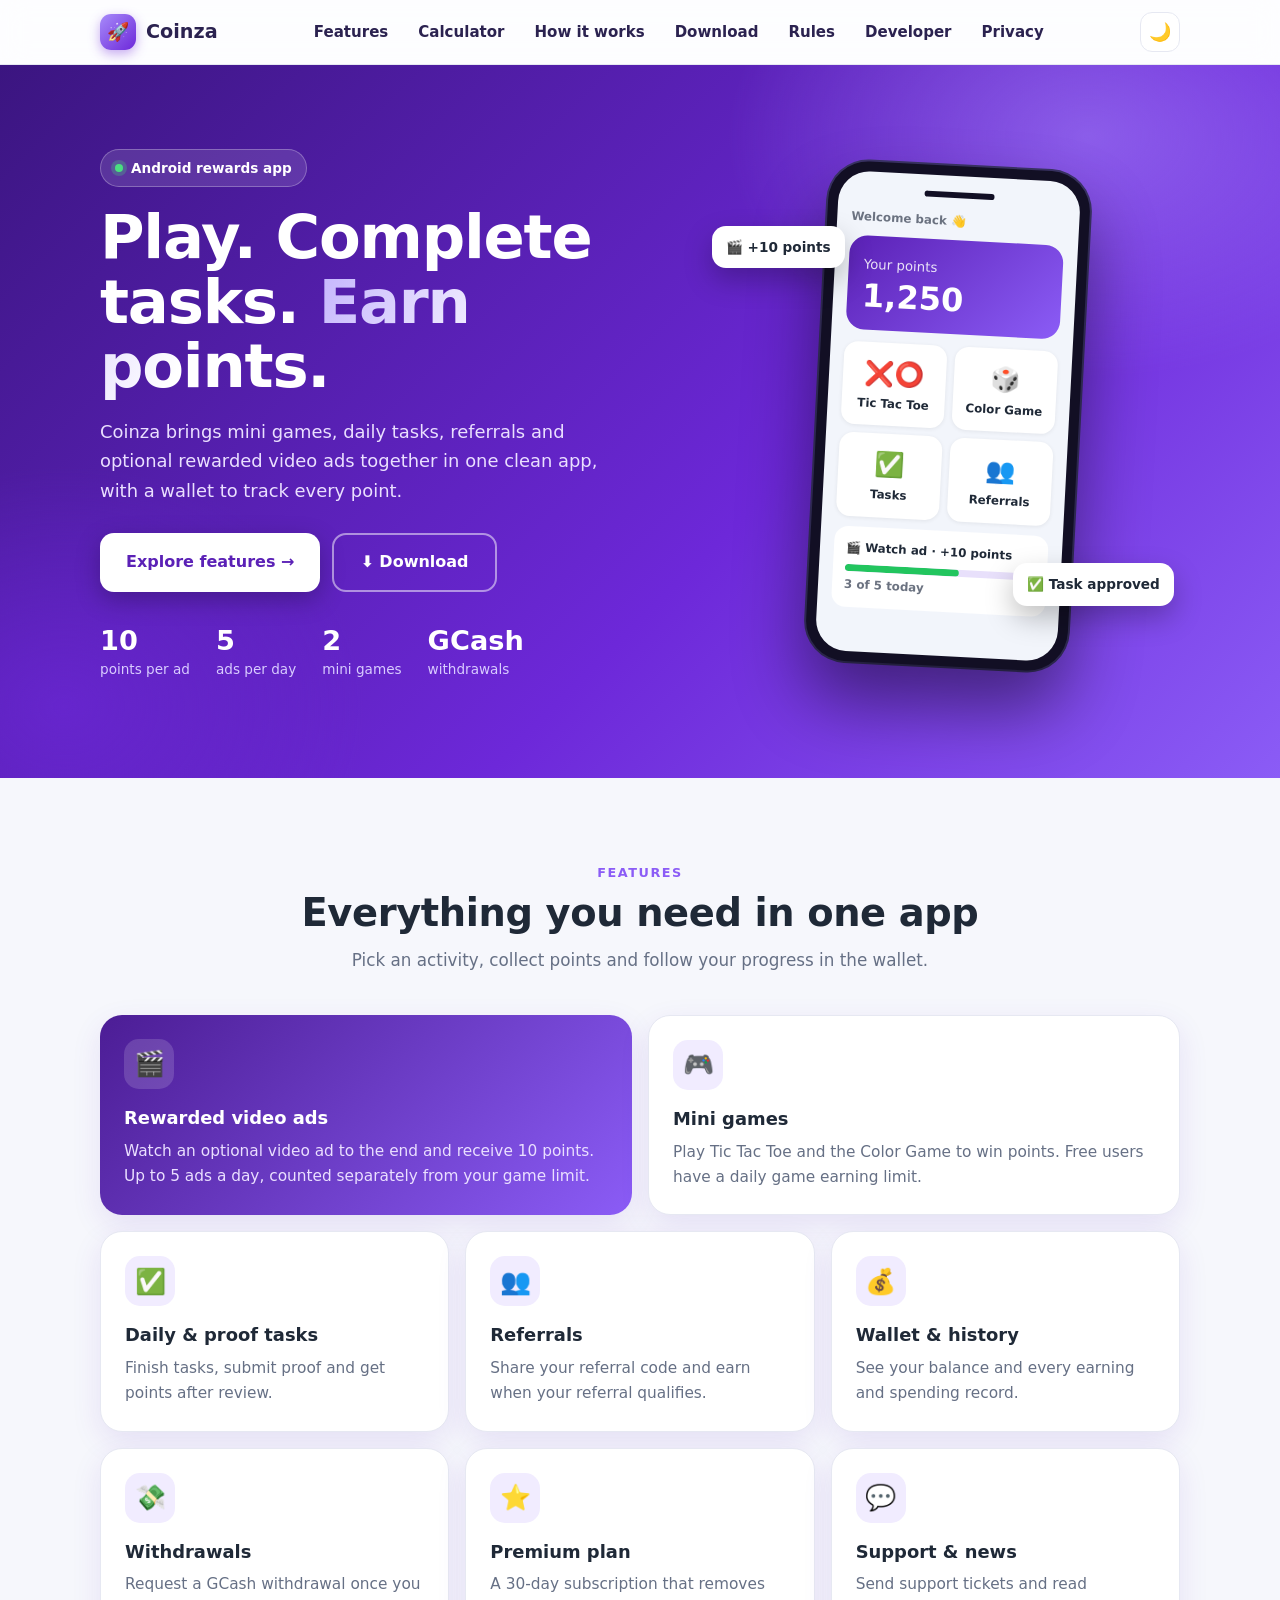
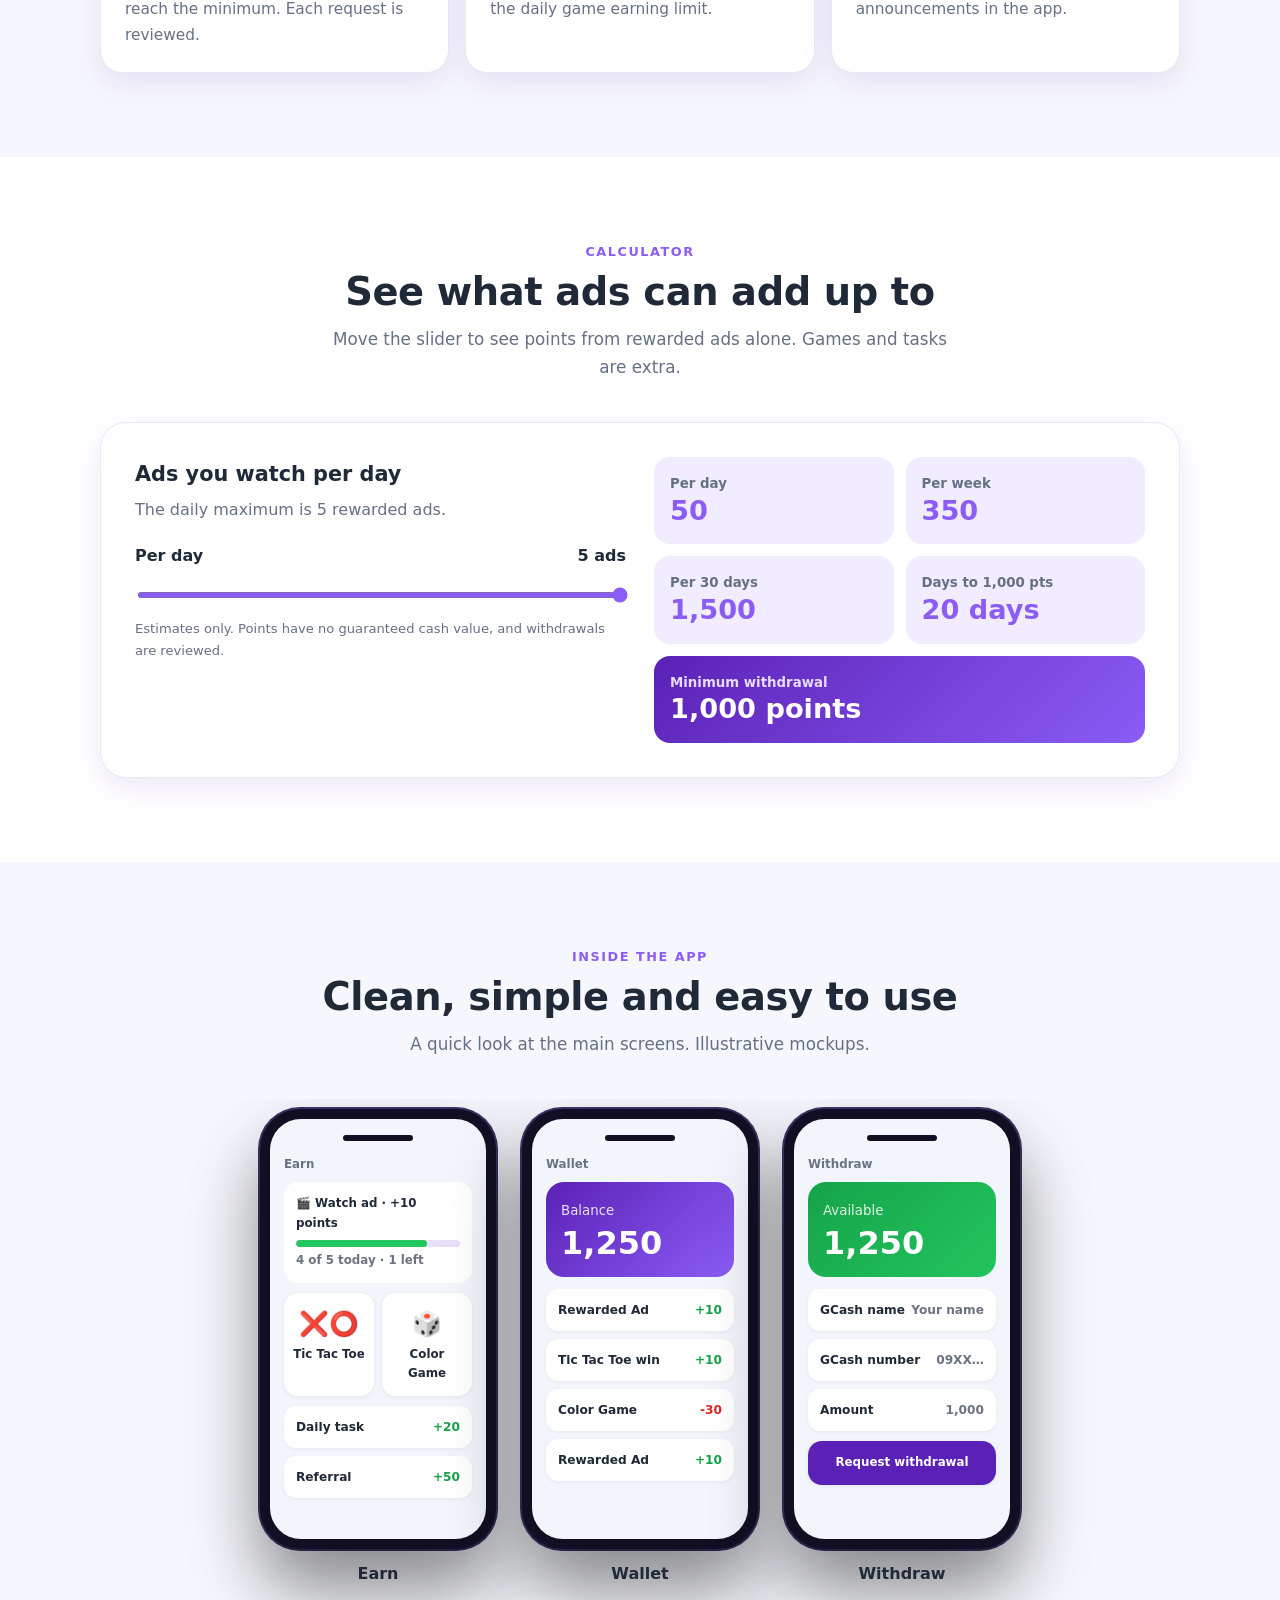
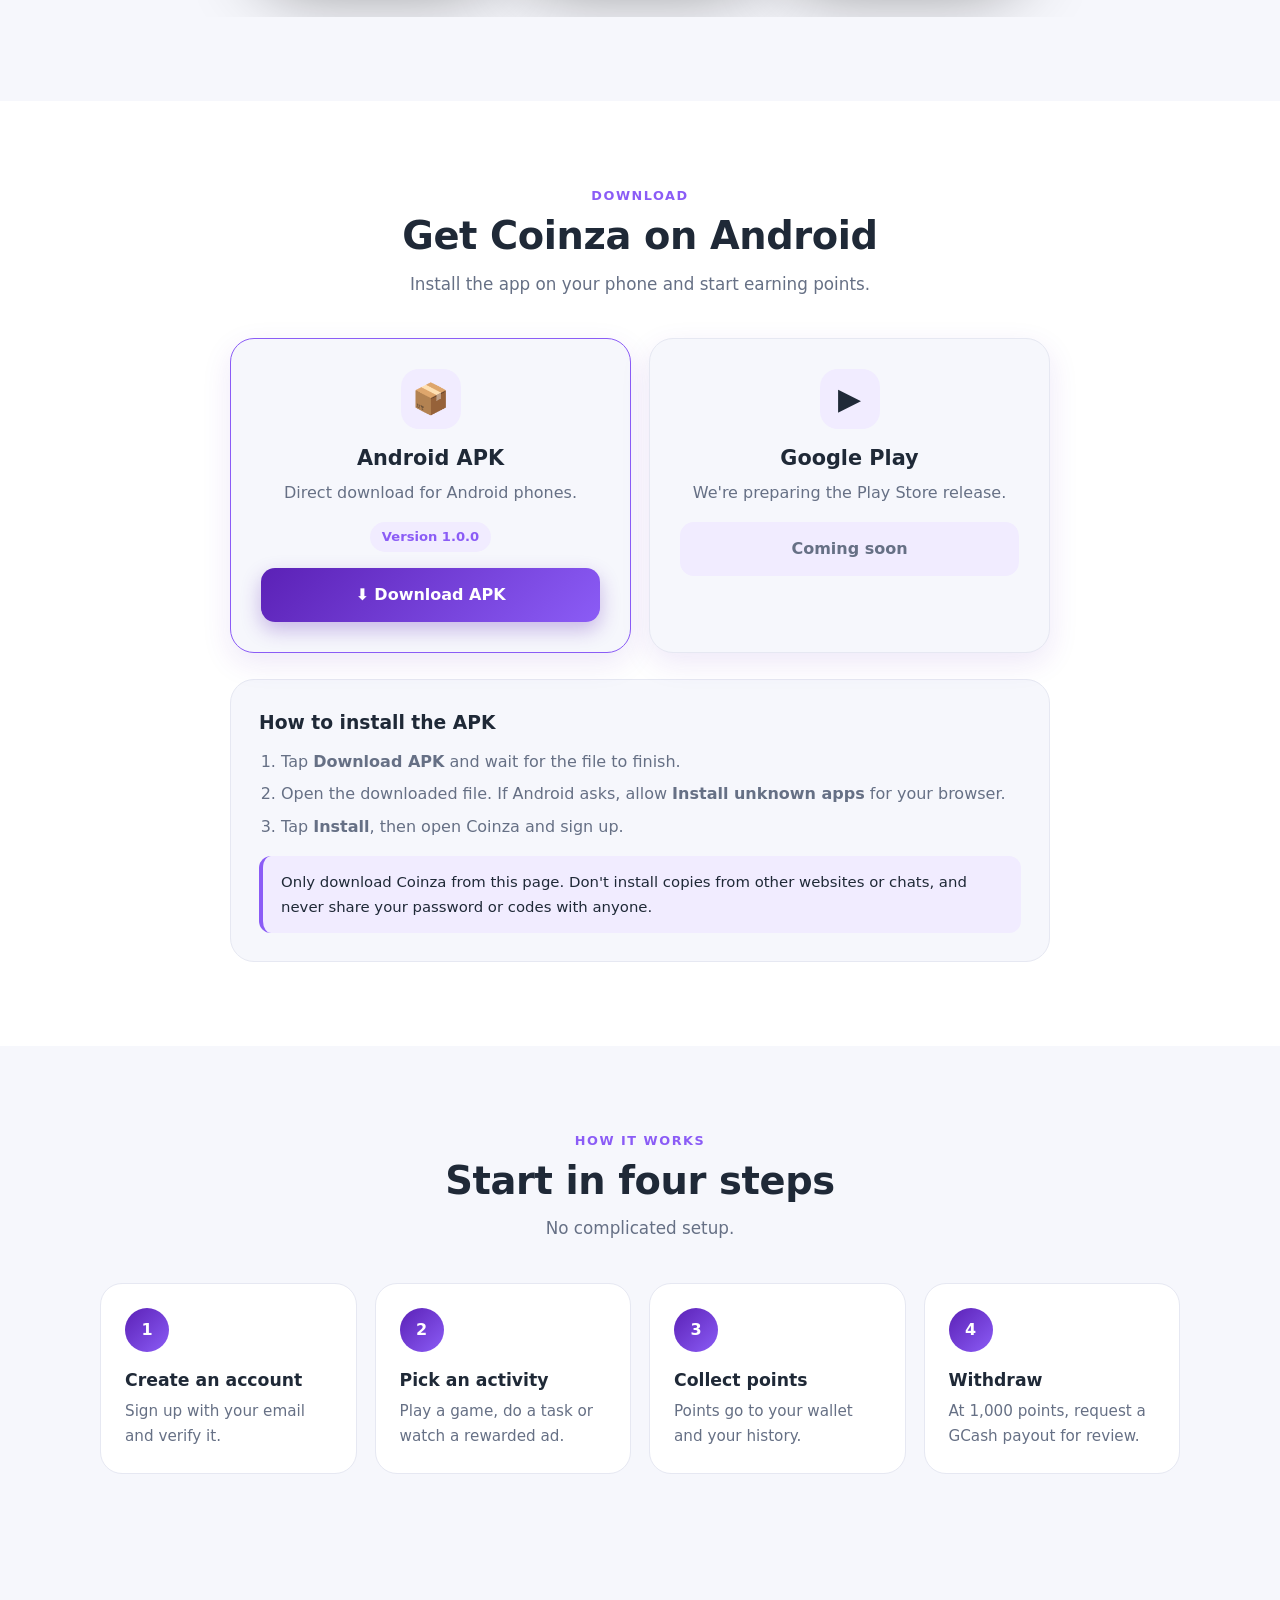
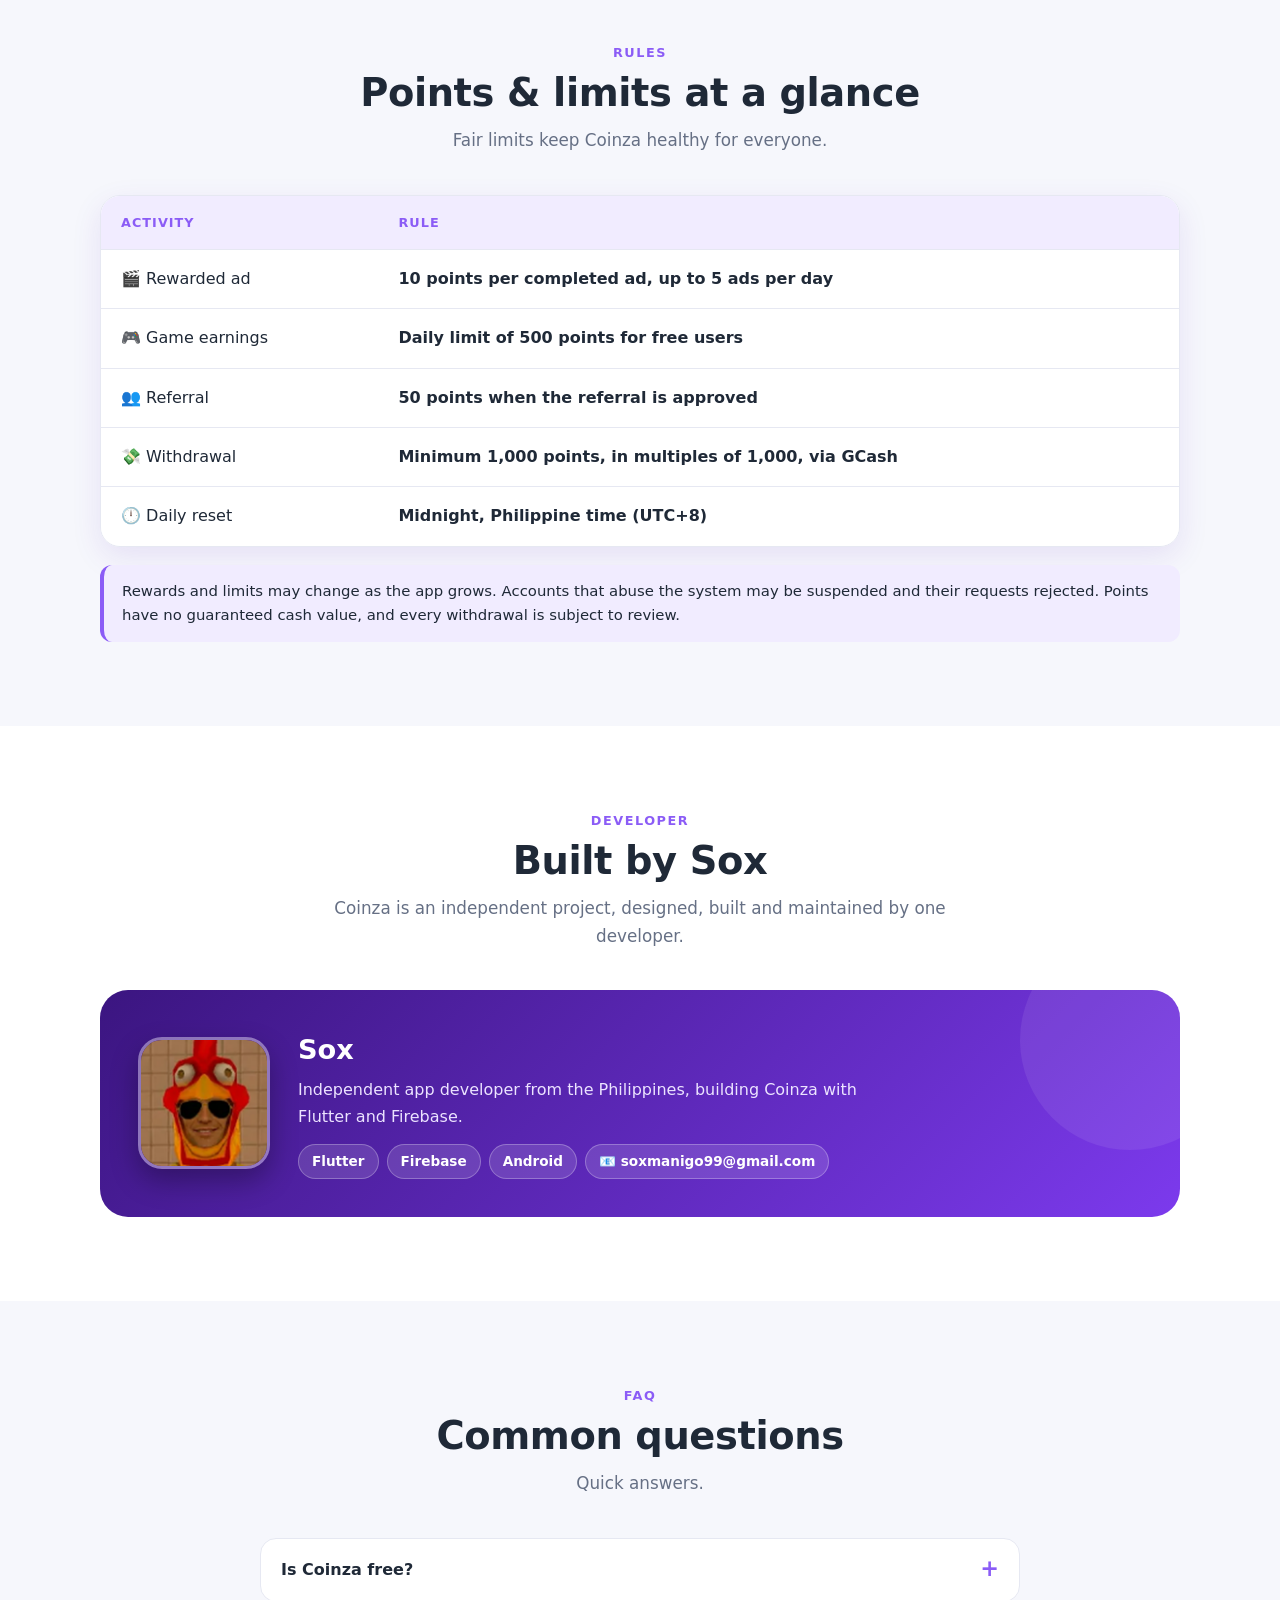
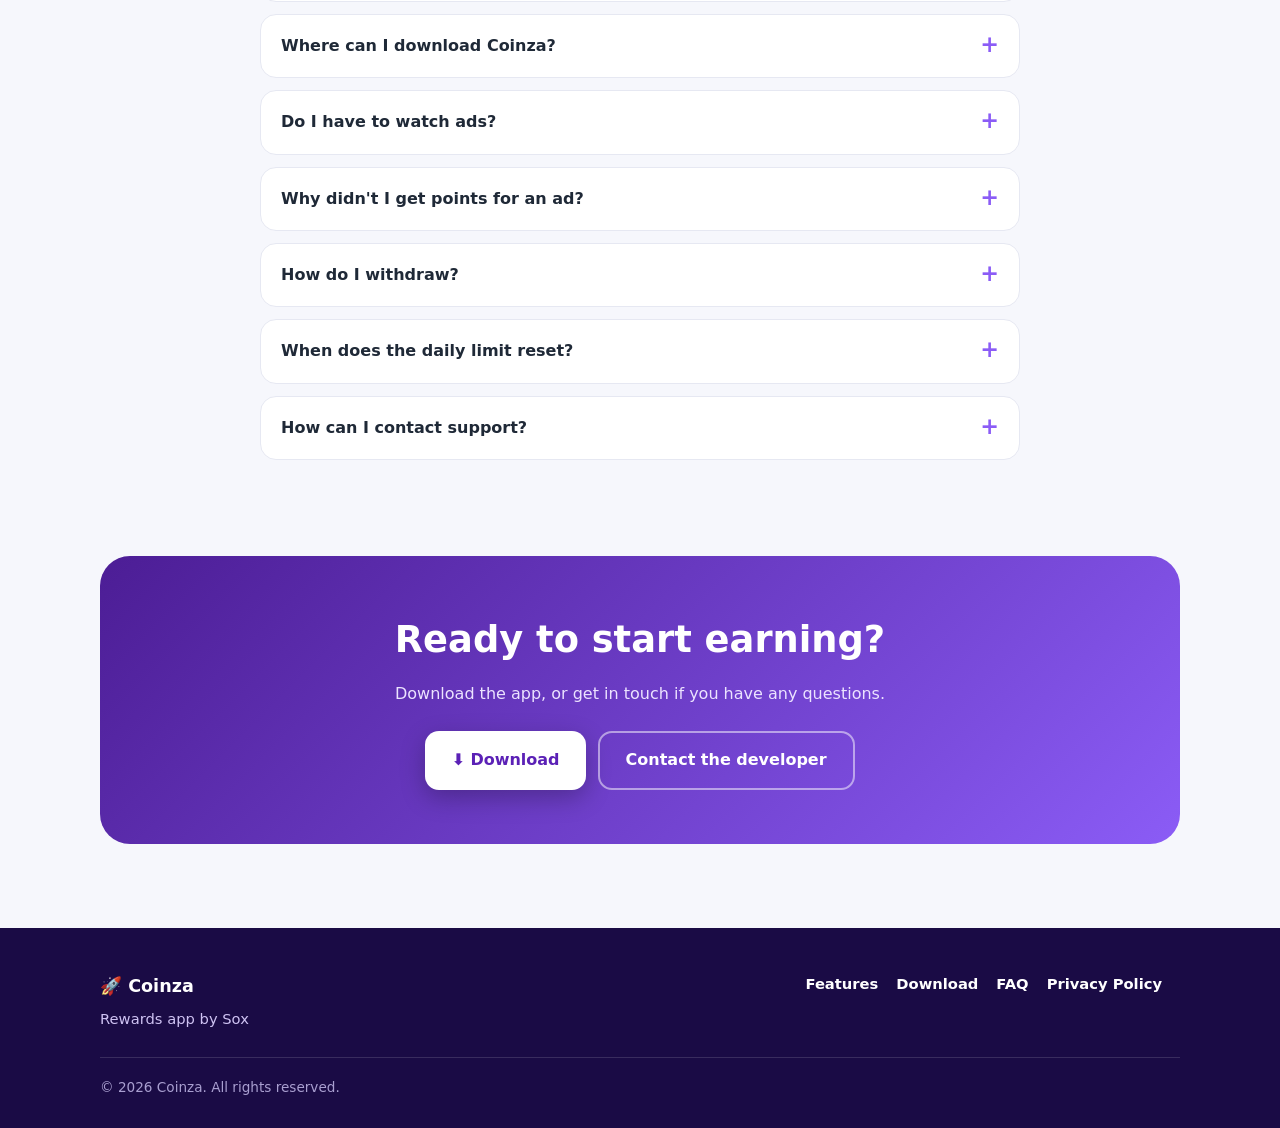
==== commit cce140eb: "Update index.html" ====
--- a/index.html
+++ b/index.html
@@ -134,7 +134,7 @@
   </div>
 </div></section>
 
-<section class="block alt" id="download" data-apk="" data-version="" data-size=""><div class="wrap">
+<section class="block alt" id="download" data-apk="https://github.com/Soxngakase/coinza/releases/download/v1.0.0/coinza.apk" data-version="1.0.0" data-size=""><div class="wrap">
   <div class="center rv"><div class="eyebrow">Download</div>
   <h2 class="title">Get Coinza on Android</h2>
   <p class="lead">Install the app on your phone and start earning points.</p></div>
@@ -201,7 +201,7 @@
     <div>
       <h3>Sox</h3>
       <p>Independent app developer from the Philippines, building Coinza with Flutter and Firebase.</p>
-      <div class="chips"><span class="chip">Flutter</span><span class="chip">Firebase</span><span class="chip">Android</span><span class="chip">📧 <a href="mailto:YOUR_EMAIL@example.com">YOUR_EMAIL@example.com</a></span></div>
+      <div class="chips"><span class="chip">Flutter</span><span class="chip">Firebase</span><span class="chip">Android</span><span class="chip">📧 <a href="mailto:soxmanigo99@gmail.com">soxmanigo99@gmail.com</a></span></div>
     </div>
   </div>
 </div></section>
--- a/style.css
+++ b/style.css
@@ -0,0 +1,222 @@
+:root{
+  --violet:#8b5cf6;--deep:#5b21b6;--ink:#1b1536;
+  --bg:#f6f7fc;--card:#ffffff;--card2:#f1ecff;--text:#1f2937;--muted:#667085;--line:#e6e8f2;
+  --green:#22c55e;--shadow:0 10px 30px rgba(91,33,182,.10);--nav:rgba(255,255,255,.78);--navtext:#2b2250;
+}
+@media (prefers-color-scheme:dark){
+  :root:not([data-theme="light"]){--bg:#0d0a1c;--card:#171230;--card2:#211a45;--text:#eeeaff;--muted:#a9a3c8;--line:#2b2457;--shadow:0 10px 30px rgba(0,0,0,.35);--nav:rgba(13,10,28,.75);--navtext:#eeeaff}
+}
+:root[data-theme="dark"]{--bg:#0d0a1c;--card:#171230;--card2:#211a45;--text:#eeeaff;--muted:#a9a3c8;--line:#2b2457;--shadow:0 10px 30px rgba(0,0,0,.35);--nav:rgba(13,10,28,.75);--navtext:#eeeaff}
+
+*{box-sizing:border-box}
+html{scroll-behavior:smooth;scroll-padding-top:76px}
+body{margin:0;font-family:Inter,system-ui,-apple-system,"Segoe UI",Roboto,Arial,sans-serif;background:var(--bg);color:var(--text);line-height:1.65;-webkit-text-size-adjust:100%;overflow-x:hidden}
+a{color:var(--violet);text-decoration:none}
+img,svg{max-width:100%}
+.wrap{max-width:1120px;margin:0 auto;padding:0 20px}
+.grad{background:linear-gradient(120deg,#c4b5fd,#fff 60%);-webkit-background-clip:text;background-clip:text;color:transparent}
+
+/* NAV */
+nav{position:sticky;top:0;z-index:50;background:var(--nav);backdrop-filter:blur(14px);-webkit-backdrop-filter:blur(14px);border-bottom:1px solid var(--line)}
+nav .wrap{display:flex;align-items:center;justify-content:space-between;height:64px}
+.brand{display:flex;align-items:center;gap:10px;color:var(--navtext);font-weight:800;font-size:1.2rem}
+.logo{width:36px;height:36px;border-radius:11px;background:linear-gradient(135deg,#a78bfa,#6d28d9);display:grid;place-items:center;font-size:18px;box-shadow:0 4px 12px rgba(109,40,217,.4)}
+.menu{display:flex;align-items:center;gap:6px}
+.menu a{color:var(--navtext);font-weight:600;font-size:.94rem;padding:8px 12px;border-radius:10px}
+.menu a:hover{background:var(--card2)}
+.icon-btn{border:1px solid var(--line);background:var(--card);color:var(--navtext);width:40px;height:40px;border-radius:12px;cursor:pointer;font-size:18px;display:grid;place-items:center}
+.icon-btn:hover{background:var(--card2)}
+.burger{display:none}
+
+/* HERO */
+.hero{position:relative;color:#fff;padding:84px 0 96px;overflow:hidden;background:#2a0f66}
+.hero::before{content:"";position:absolute;inset:0;background:
+  radial-gradient(600px 400px at 85% 10%,#a78bfa88,transparent 60%),
+  radial-gradient(500px 400px at 5% 90%,#6d28d9aa,transparent 60%),
+  linear-gradient(135deg,#3b1580,#6d28d9 60%,#8b5cf6)}
+.hero .wrap{position:relative;display:grid;grid-template-columns:1.1fr .9fr;gap:48px;align-items:center}
+.badge{display:inline-flex;gap:8px;align-items:center;background:#ffffff1f;border:1px solid #ffffff44;padding:7px 14px;border-radius:999px;font-size:.85rem;font-weight:600;margin-bottom:18px}
+.dot{width:8px;height:8px;border-radius:50%;background:#4ade80;box-shadow:0 0 0 4px #4ade8040}
+.hero h1{font-size:clamp(2.3rem,5.4vw,3.8rem);line-height:1.06;margin:0 0 18px;font-weight:800;letter-spacing:-.02em}
+.hero p.sub{font-size:1.12rem;color:#eadfff;margin:0 0 28px;max-width:520px}
+.btns{display:flex;flex-wrap:wrap;gap:12px}
+.btn{display:inline-flex;align-items:center;gap:8px;padding:14px 26px;border-radius:14px;font-weight:700;font-size:1rem;transition:transform .15s,box-shadow .15s;cursor:pointer;border:0}
+.btn:hover{transform:translateY(-2px)}
+.btn.primary{background:#fff;color:var(--deep);box-shadow:0 8px 24px rgba(0,0,0,.25)}
+.btn.ghost{border:2px solid #ffffff80;color:#fff;background:transparent}
+.stats{display:flex;flex-wrap:wrap;gap:26px;margin-top:34px}
+.stat b{display:block;font-size:1.7rem;line-height:1.1}
+.stat span{font-size:.85rem;color:#d9ccff}
+
+/* PHONE */
+.phone-wrap{position:relative;justify-self:center}
+.phone{width:262px;border-radius:40px;padding:10px;background:#120f24;box-shadow:0 40px 70px rgba(0,0,0,.45),0 0 0 2px #3b3466;animation:float 6s ease-in-out infinite}
+.phone.tilt{transform:rotate(3deg)}
+@keyframes float{0%,100%{transform:translateY(0) rotate(3deg)}50%{transform:translateY(-12px) rotate(3deg)}}
+.screen{border-radius:31px;background:#f2f5fb;color:#1f2937;padding:16px 14px;min-height:480px}
+.notch{width:70px;height:6px;background:#120f24;border-radius:6px;margin:0 auto 14px}
+.hi{font-size:.74rem;color:#6b7280;font-weight:600}
+.bal{background:linear-gradient(135deg,#5b21b6,#8b5cf6);color:#fff;border-radius:18px;padding:15px;margin:8px 0 12px}
+.bal small{opacity:.85}.bal b{display:block;font-size:2rem;line-height:1.2}
+.tiles{display:grid;grid-template-columns:1fr 1fr;gap:8px}
+.tile{background:#fff;border-radius:14px;padding:12px 8px;text-align:center;font-size:.74rem;font-weight:700;box-shadow:0 1px 4px rgba(0,0,0,.07)}
+.tile span{display:block;font-size:1.5rem}
+.adbar{margin-top:10px;background:#fff;border-radius:14px;padding:12px;font-size:.74rem;font-weight:700}
+.prog{height:7px;background:#e8e0fb;border-radius:6px;margin-top:7px;overflow:hidden}
+.prog i{display:block;height:100%;width:60%;background:var(--green);border-radius:6px}
+.row{display:flex;justify-content:space-between;background:#fff;border-radius:12px;padding:11px 12px;margin-bottom:8px;font-size:.76rem;font-weight:700;box-shadow:0 1px 4px rgba(0,0,0,.06)}
+.row em{font-style:normal;color:#16a34a}.row em.neg{color:#dc2626}
+.float-chip{position:absolute;z-index:3;white-space:nowrap;background:#fff;color:#1f2937;border-radius:14px;padding:10px 14px;font-weight:700;font-size:.85rem;box-shadow:0 12px 28px rgba(0,0,0,.25);animation:bob 5s ease-in-out infinite}
+.float-chip.a{left:-105px;top:60px}.float-chip.b{right:-95px;bottom:60px;animation-delay:-2s}
+@keyframes bob{0%,100%{transform:translateY(0)}50%{transform:translateY(-8px)}}
+
+/* SECTIONS */
+section.block{padding:84px 0}
+section.alt{background:var(--card)}
+.eyebrow{color:var(--violet);font-weight:800;font-size:.8rem;letter-spacing:.12em;text-transform:uppercase}
+h2.title{font-size:clamp(1.7rem,3.6vw,2.4rem);margin:8px 0 12px;line-height:1.15;letter-spacing:-.01em}
+.lead{color:var(--muted);max-width:620px;margin:0 0 40px;font-size:1.05rem}
+.center{text-align:center}.center .lead{margin-left:auto;margin-right:auto}
+
+/* BENTO */
+.bento{display:grid;grid-template-columns:repeat(6,1fr);gap:16px}
+.cell{grid-column:span 2;background:var(--card);border:1px solid var(--line);border-radius:22px;padding:24px;box-shadow:var(--shadow);transition:transform .2s,border-color .2s}
+.cell:hover{transform:translateY(-4px);border-color:var(--violet)}
+section.alt .cell{background:var(--bg)}
+.cell.wide{grid-column:span 3}
+.cell.hl{background:linear-gradient(135deg,#4c1d95,#8b5cf6);color:#fff;border:0}
+.cell.hl p{color:#eadfff}
+.ico{width:50px;height:50px;border-radius:15px;background:var(--card2);display:grid;place-items:center;font-size:25px;margin-bottom:14px}
+.cell.hl .ico{background:#ffffff26}
+.cell h3{margin:0 0 6px;font-size:1.12rem}
+.cell p{margin:0;color:var(--muted);font-size:.96rem}
+
+/* CALCULATOR */
+.calc{display:grid;grid-template-columns:1fr 1fr;gap:28px;background:var(--card);border:1px solid var(--line);border-radius:26px;padding:34px;box-shadow:var(--shadow)}
+.calc h3{margin:0 0 6px;font-size:1.3rem}
+.calc p{color:var(--muted);margin:0 0 20px}
+.range{width:100%;accent-color:var(--violet);height:6px}
+.rangelabel{display:flex;justify-content:space-between;font-weight:700;margin-bottom:10px}
+.out{display:grid;grid-template-columns:1fr 1fr;gap:12px}
+.box{background:var(--card2);border-radius:16px;padding:16px}
+.box small{color:var(--muted);font-weight:600;display:block}
+.box b{font-size:1.7rem;line-height:1.2;color:var(--violet)}
+.box.full{grid-column:1/-1;background:linear-gradient(135deg,#5b21b6,#8b5cf6)}
+.box.full small{color:#e7dcff}.box.full b{color:#fff}
+.fine{font-size:.82rem;color:var(--muted);margin-top:12px}
+
+/* SCREENS */
+.screens{display:flex;gap:26px;overflow-x:auto;scroll-snap-type:x mandatory;padding:10px 4px 30px;justify-content:center}
+.screens .phone{flex:none;scroll-snap-align:center;animation:none;width:236px}
+.screens .screen{min-height:420px}
+.cap{text-align:center;font-weight:700;margin-top:12px}
+
+/* DOWNLOAD */
+.dl{display:grid;grid-template-columns:1fr 1fr;gap:18px;max-width:820px;margin:0 auto 26px}
+.dl-card{background:var(--bg);border:1px solid var(--line);border-radius:24px;padding:30px;text-align:center;box-shadow:var(--shadow)}
+.dl-card.main{border-color:var(--violet)}
+.dl-ico{width:60px;height:60px;border-radius:18px;background:var(--card2);display:grid;place-items:center;font-size:30px;margin:0 auto 12px}
+.dl-card h3{margin:0 0 4px;font-size:1.3rem}
+.dl-card p{margin:0 0 16px;color:var(--muted)}
+.dl-meta{display:flex;justify-content:center;gap:8px;flex-wrap:wrap;margin-bottom:16px;min-height:0}
+.dl-meta span{background:var(--card2);color:var(--violet);border-radius:999px;padding:4px 12px;font-size:.82rem;font-weight:700}
+.dl-btn{background:linear-gradient(135deg,var(--deep),var(--violet));color:#fff;justify-content:center;width:100%;box-shadow:0 8px 20px rgba(91,33,182,.3)}
+.dl-btn.off,.dl-btn[aria-disabled="true"]{background:var(--card2);color:var(--muted);box-shadow:none;cursor:not-allowed;pointer-events:none}
+.dl-state{margin-top:10px;font-size:.85rem;color:var(--muted)}
+.dl-state.ready{display:none}
+.install{max-width:820px;margin:0 auto;background:var(--bg);border:1px solid var(--line);border-radius:24px;padding:28px}
+.install h3{margin:0 0 10px}
+.install ol{margin:0;padding-left:22px;color:var(--muted)}
+.install li{margin-bottom:6px}
+.install .note{margin-top:16px}
+
+/* STEPS */
+.steps{display:grid;grid-template-columns:repeat(4,1fr);gap:18px;position:relative}
+.step{background:var(--bg);border:1px solid var(--line);border-radius:22px;padding:24px}
+section:not(.alt) .step{background:var(--card)}
+.num{width:44px;height:44px;border-radius:50%;background:linear-gradient(135deg,var(--deep),var(--violet));color:#fff;font-weight:800;display:grid;place-items:center;margin-bottom:14px}
+.step h3{margin:0 0 4px;font-size:1.08rem}.step p{margin:0;color:var(--muted);font-size:.95rem}
+
+/* TABLE */
+.tablewrap{overflow-x:auto;border-radius:20px;border:1px solid var(--line);box-shadow:var(--shadow)}
+.rules{width:100%;border-collapse:collapse;background:var(--card);min-width:480px}
+.rules th,.rules td{padding:16px 20px;text-align:left;border-bottom:1px solid var(--line)}
+.rules th{background:var(--card2);color:var(--violet);font-size:.8rem;text-transform:uppercase;letter-spacing:.08em}
+.rules tr:last-child td{border-bottom:0}
+.rules td:last-child{font-weight:700}
+.note{background:var(--card2);border-left:4px solid var(--violet);border-radius:12px;padding:14px 18px;font-size:.93rem;margin-top:18px;color:var(--text)}
+
+/* DEV */
+.dev{display:grid;grid-template-columns:auto 1fr;gap:28px;align-items:center;background:linear-gradient(135deg,#3b1580,#7c3aed);color:#fff;border-radius:28px;padding:38px;position:relative;overflow:hidden}
+.dev::after{content:"";position:absolute;right:-60px;top:-60px;width:220px;height:220px;border-radius:50%;background:#ffffff14}
+.avatar{width:104px;height:104px;border-radius:50%;background:#ffffff26;border:3px solid #ffffff77;display:grid;place-items:center;font-size:2.8rem;font-weight:800}
+.avatar-img{width:132px;height:132px;object-fit:cover;border-radius:24px;border:3px solid #ffffff66;box-shadow:0 12px 28px rgba(0,0,0,.3);position:relative;z-index:1}
+.dev h3{margin:0 0 4px;font-size:1.7rem}
+.dev p{margin:0 0 14px;color:#ece3ff;max-width:560px}
+.chips{display:flex;flex-wrap:wrap;gap:8px}
+.chip{background:#ffffff22;border:1px solid #ffffff44;border-radius:999px;padding:5px 13px;font-size:.85rem;font-weight:600;color:#fff}
+.chip a{color:#fff}
+
+/* FAQ */
+.faq{max-width:760px;margin:0 auto}
+details{background:var(--card);border:1px solid var(--line);border-radius:16px;padding:18px 20px;margin-bottom:12px;transition:border-color .2s}
+details[open]{border-color:var(--violet)}
+summary{cursor:pointer;font-weight:700;list-style:none;display:flex;justify-content:space-between;gap:12px}
+summary::-webkit-details-marker{display:none}
+summary::after{content:"+";font-size:1.4rem;line-height:1;color:var(--violet)}
+details[open] summary::after{content:"–"}
+details p{margin:12px 0 0;color:var(--muted)}
+
+/* CTA + FOOTER */
+.cta{background:linear-gradient(135deg,#4c1d95,#8b5cf6);color:#fff;border-radius:30px;padding:54px 24px;text-align:center}
+.cta h2{margin:0 0 10px;font-size:clamp(1.6rem,3.4vw,2.3rem)}
+.cta p{margin:0 auto 24px;max-width:520px;color:#ece3ff}
+footer{background:#1a0b45;color:#cfc3f3;padding:44px 0 30px;font-size:.92rem}
+.fgrid{display:flex;justify-content:space-between;gap:24px;flex-wrap:wrap}
+footer a{color:#fff;font-weight:600;margin-right:18px}
+.copy{margin-top:26px;padding-top:18px;border-top:1px solid #ffffff22;color:#a99fd0;font-size:.85rem}
+
+/* LEGAL */
+.legal-hero{background:linear-gradient(135deg,#3b1580,#8b5cf6);color:#fff;padding:60px 0;text-align:center}
+.legal-hero h1{margin:0 0 6px;font-size:clamp(1.9rem,4vw,2.8rem)}
+.legal{max-width:800px;margin:0 auto;padding:40px 20px 70px}
+.legal .lc{background:var(--card);border:1px solid var(--line);border-radius:18px;padding:24px;margin-bottom:16px}
+.legal h2{margin:0 0 8px;color:var(--violet);font-size:1.2rem}
+.legal ul{margin:0;padding-left:20px;color:var(--muted)}
+.legal p{color:var(--muted);margin:0 0 8px}
+
+/* REVEAL */
+.rv{opacity:0;transform:translateY(22px);transition:opacity .6s ease,transform .6s ease}
+.rv.in{opacity:1;transform:none}
+.nojs .rv{opacity:1;transform:none}
+@media (prefers-reduced-motion:reduce){
+  .rv{opacity:1;transform:none;transition:none}.phone,.float-chip{animation:none}html{scroll-behavior:auto}
+}
+
+/* RESPONSIVE */
+@media (max-width:960px){
+  .hero{padding:56px 0 68px}
+  .hero .wrap{grid-template-columns:1fr;text-align:center}
+  .hero p.sub{margin-left:auto;margin-right:auto}
+  .btns,.stats{justify-content:center}
+  .float-chip{display:none}
+  .bento{grid-template-columns:repeat(2,1fr)}
+  .cell,.cell.wide{grid-column:span 1}
+  .calc{grid-template-columns:1fr;padding:26px}
+  .dl{grid-template-columns:1fr}
+  .steps{grid-template-columns:repeat(2,1fr)}
+}
+@media (max-width:720px){
+  .burger{display:grid}
+  .menu{position:absolute;top:64px;left:0;right:0;flex-direction:column;align-items:stretch;background:var(--card);border-bottom:1px solid var(--line);padding:10px 20px 16px;display:none;box-shadow:var(--shadow)}
+  .menu.open{display:flex}
+  .menu a{padding:12px}
+  nav .wrap{position:relative}
+  section.block{padding:56px 0}
+  .bento,.steps{grid-template-columns:1fr}
+  .dev{grid-template-columns:1fr;text-align:center;padding:30px 22px;justify-items:center}
+  .chips{justify-content:center}
+  .btn{width:100%;justify-content:center}
+  .screens{justify-content:flex-start}
+  .out{grid-template-columns:1fr}
+}
